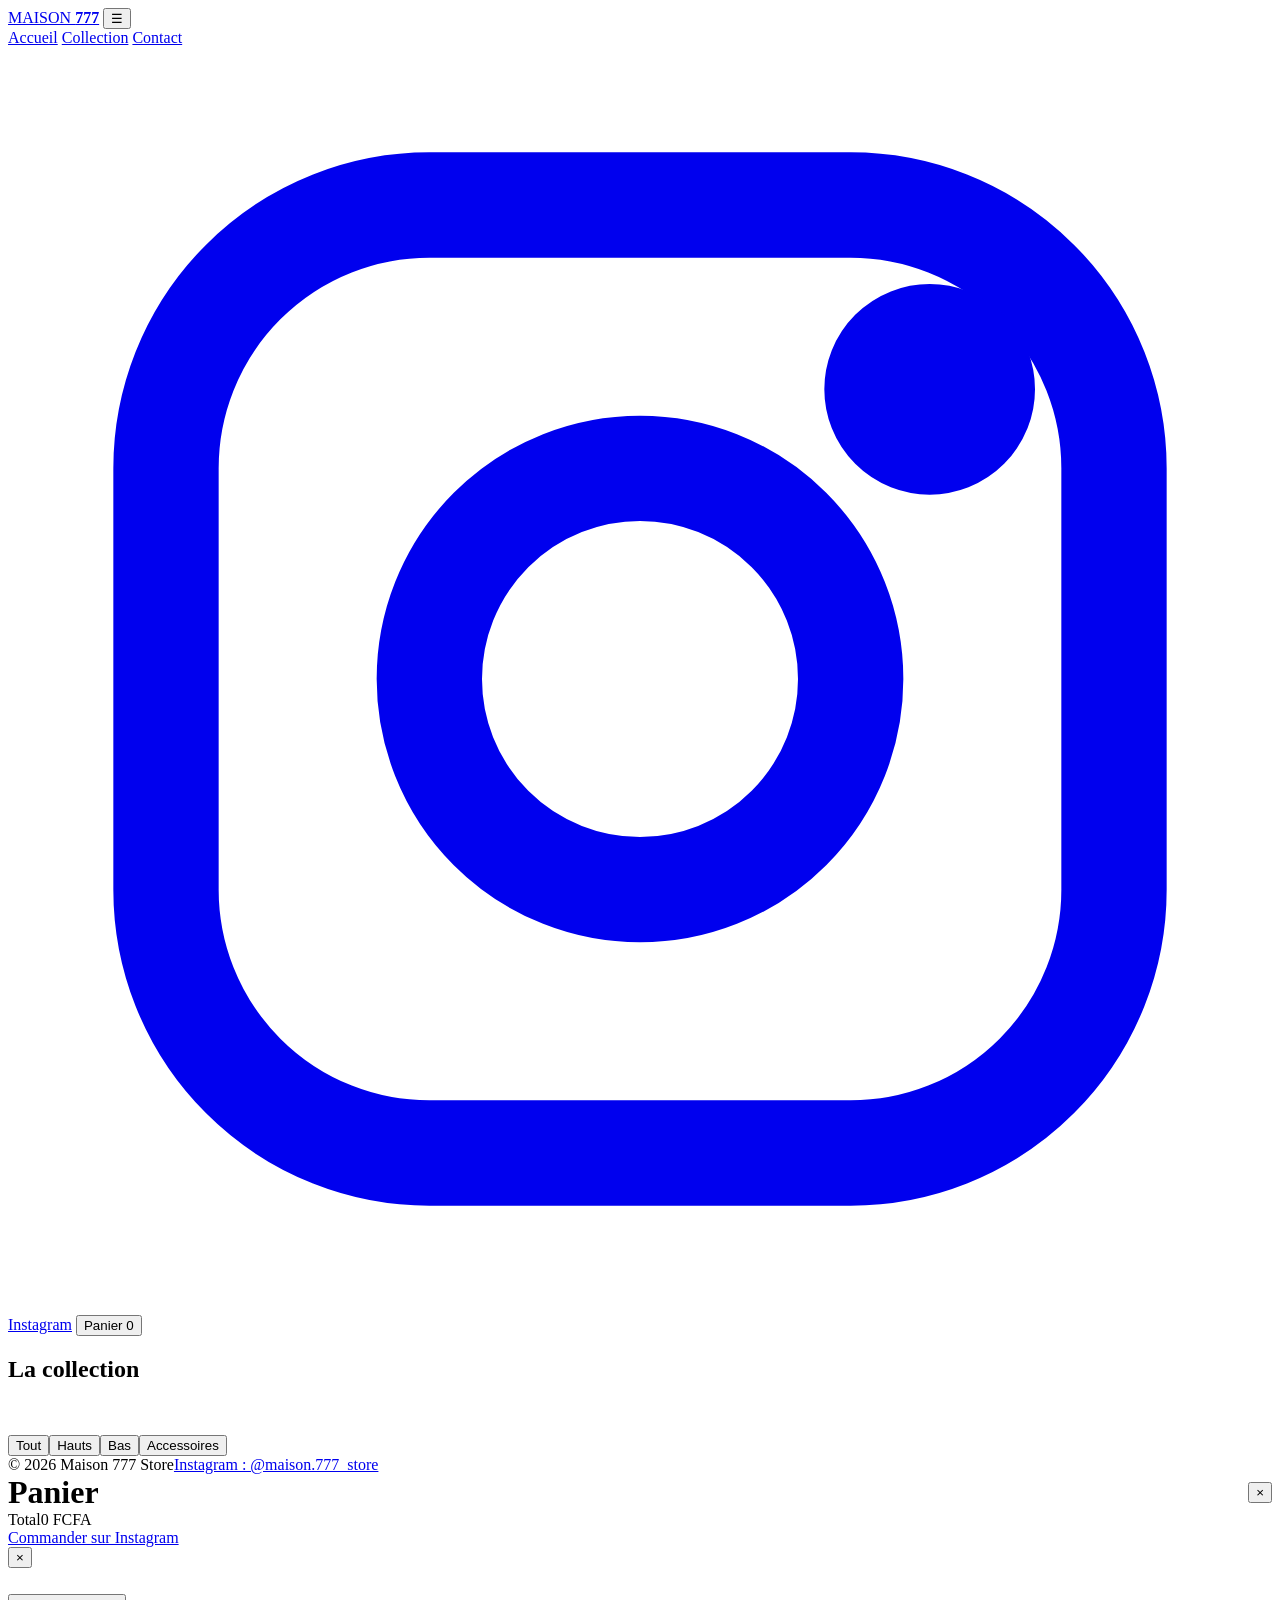
==== collection.html @ 18279da6 "Publish Maison 777 Store website" ====
<!DOCTYPE html>
<html lang="fr">
<head>
<meta charset="utf-8">
<meta name="viewport" content="width=device-width, initial-scale=1">
<title>Collection – Maison 777 Store</title>
<meta name="description" content="Toute la collection Maison 777 Store.">
<link rel="preconnect" href="https://fonts.googleapis.com">
<link href="https://fonts.googleapis.com/css2?family=Syne:wght@500;800&family=DM+Sans:wght@400;600&display=swap" rel="stylesheet">
<link rel="stylesheet" href="css/style.css">
</head>
<body data-page="collection">

<div id="glow"></div>

<header id="hd">
  <div class="w">
    <a class="logo" href="index.html">MAISON <b>777</b></a>
    <button id="bg" aria-label="Menu">☰</button>
    <nav id="nav" aria-label="Navigation principale">
      <a class="l" href="index.html">Accueil</a>
      <a class="l" href="collection.html">Collection</a>
      <a class="l" href="contact.html">Contact</a>
      <a class="ico" href="https://www.instagram.com/maison.777_store" target="_blank" rel="noopener"><svg viewBox="0 0 24 24" fill="none" stroke="currentColor" stroke-width="2"><rect x="3" y="3" width="18" height="18" rx="5"/><circle cx="12" cy="12" r="4"/><circle cx="17.5" cy="6.5" r="1" fill="currentColor"/></svg>Instagram</a>
      <button class="ico" id="pan" aria-label="Ouvrir le panier">Panier <span id="nb">0</span></button>
    </nav>
  </div>
</header>

<main>
<section class="page actif" id="collection">
  <div class="top"><div class="w"><h1>La collection</h1></div></div>
  <div class="sec w" style="padding-top:2rem">
    <div class="fil" role="group" aria-label="Filtrer par type">
      <button aria-pressed="true" data-f="tout">Tout</button><button aria-pressed="false" data-f="haut">Hauts</button><button aria-pressed="false" data-f="bas">Bas</button><button aria-pressed="false" data-f="acc">Accessoires</button>
    </div>
    <div class="gr" id="gr"></div>
  </div>
</section>
</main>

<footer><div class="w"><span>© 2026 Maison 777 Store</span><a href="https://www.instagram.com/maison.777_store" target="_blank" rel="noopener">Instagram : @maison.777_store</a></div></footer>

<div id="ombre"></div>
<aside id="tiroir" aria-label="Panier">
  <div style="display:flex;justify-content:space-between;align-items:center"><h2 style="margin:0;font-size:2rem">Panier</h2><button class="x" id="fp" aria-label="Fermer" style="position:static">×</button></div>
  <div id="liste"></div>
  <div class="tot"><span>Total</span><span id="tt">0 FCFA</span></div>
  <a class="btn" id="cmd" href="https://ig.me/m/maison.777_store" target="_blank" rel="noopener" style="text-align:center">Commander sur Instagram</a>
</aside>

<div id="mod" role="dialog" aria-modal="true" aria-label="Aperçu du produit"><div class="mb">
  <button class="x" id="fm2" aria-label="Fermer">×</button>
  <div class="vis" id="mv"></div>
  <div><h2 id="mn" style="font-size:2rem"></h2><p id="md"></p><p class="prix" id="mp" style="font-weight:600;margin-top:.5rem"></p>
  <div class="tl" id="tl"></div><button class="btn" id="ma">Ajouter au panier</button></div>
</div></div>
<div id="toast" role="status"></div>

<script src="js/produits.js"></script>
<script src="js/app.js"></script>
</body>
</html>
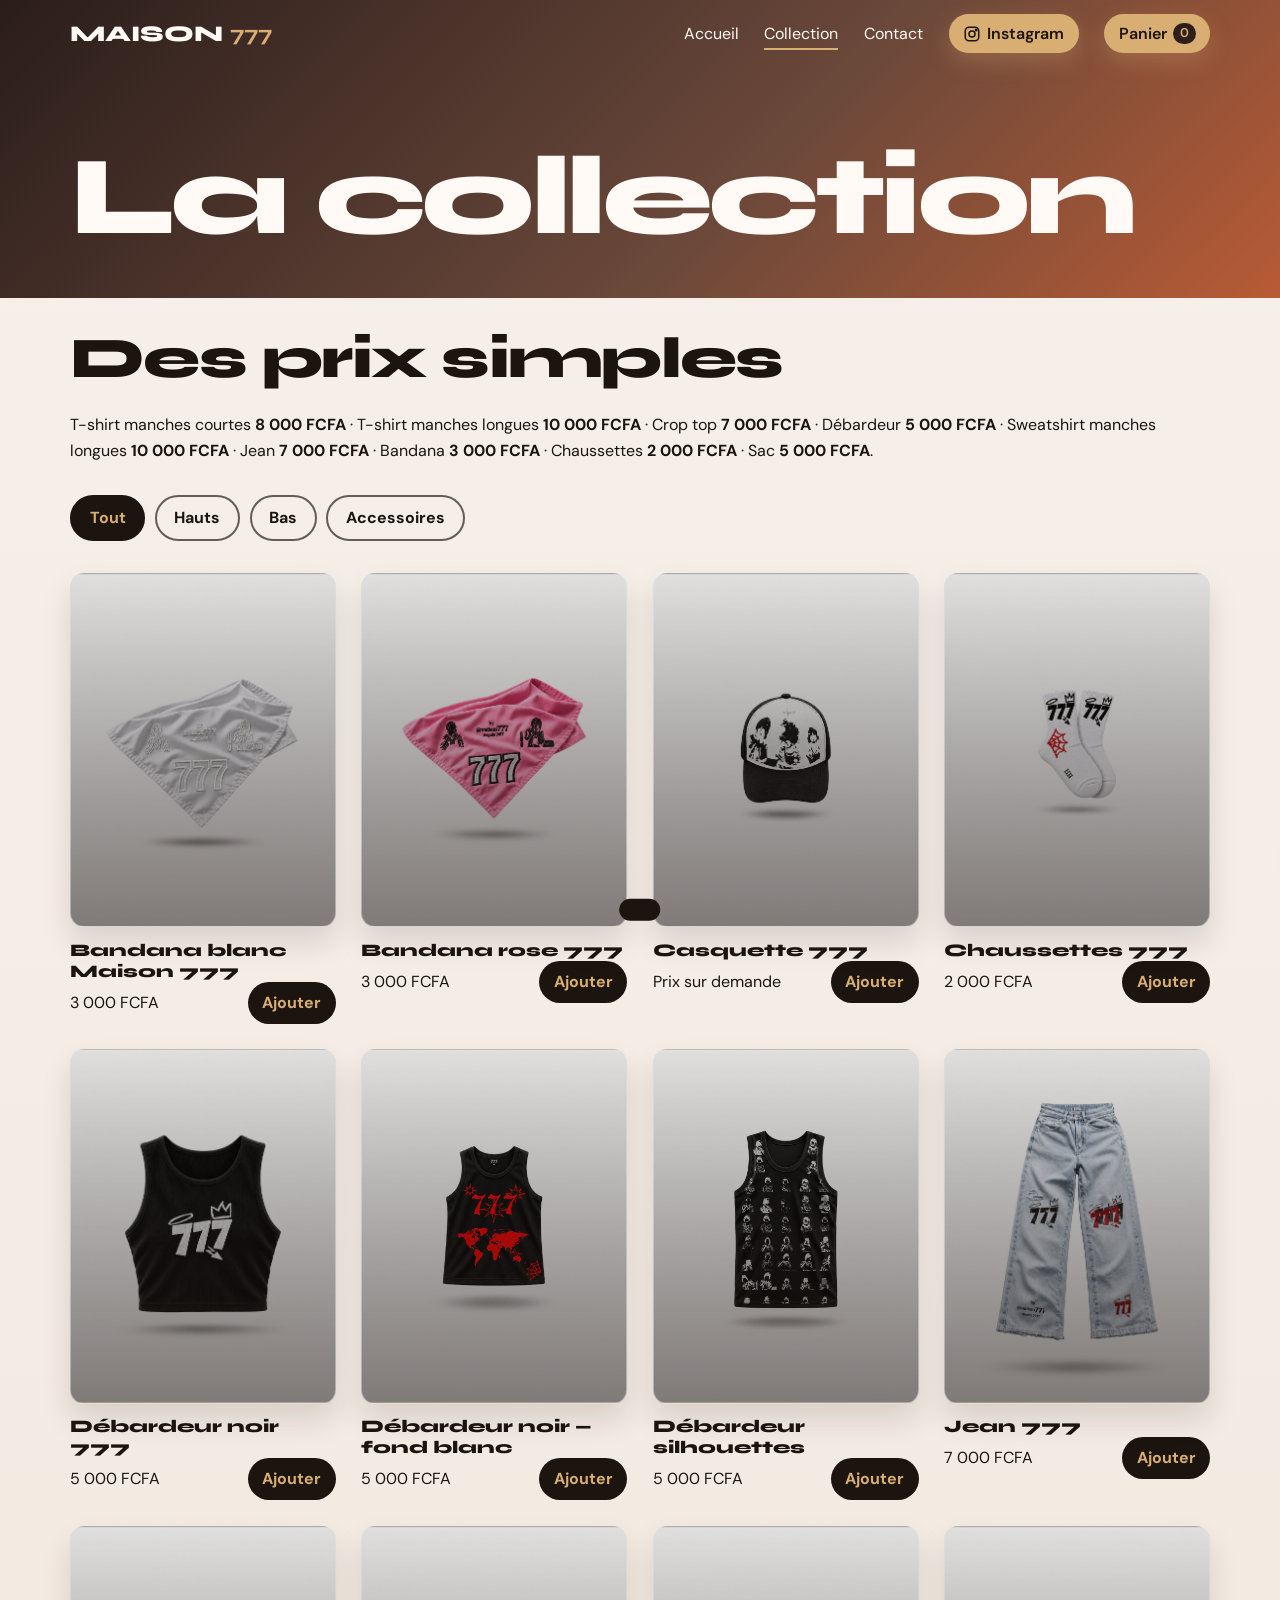
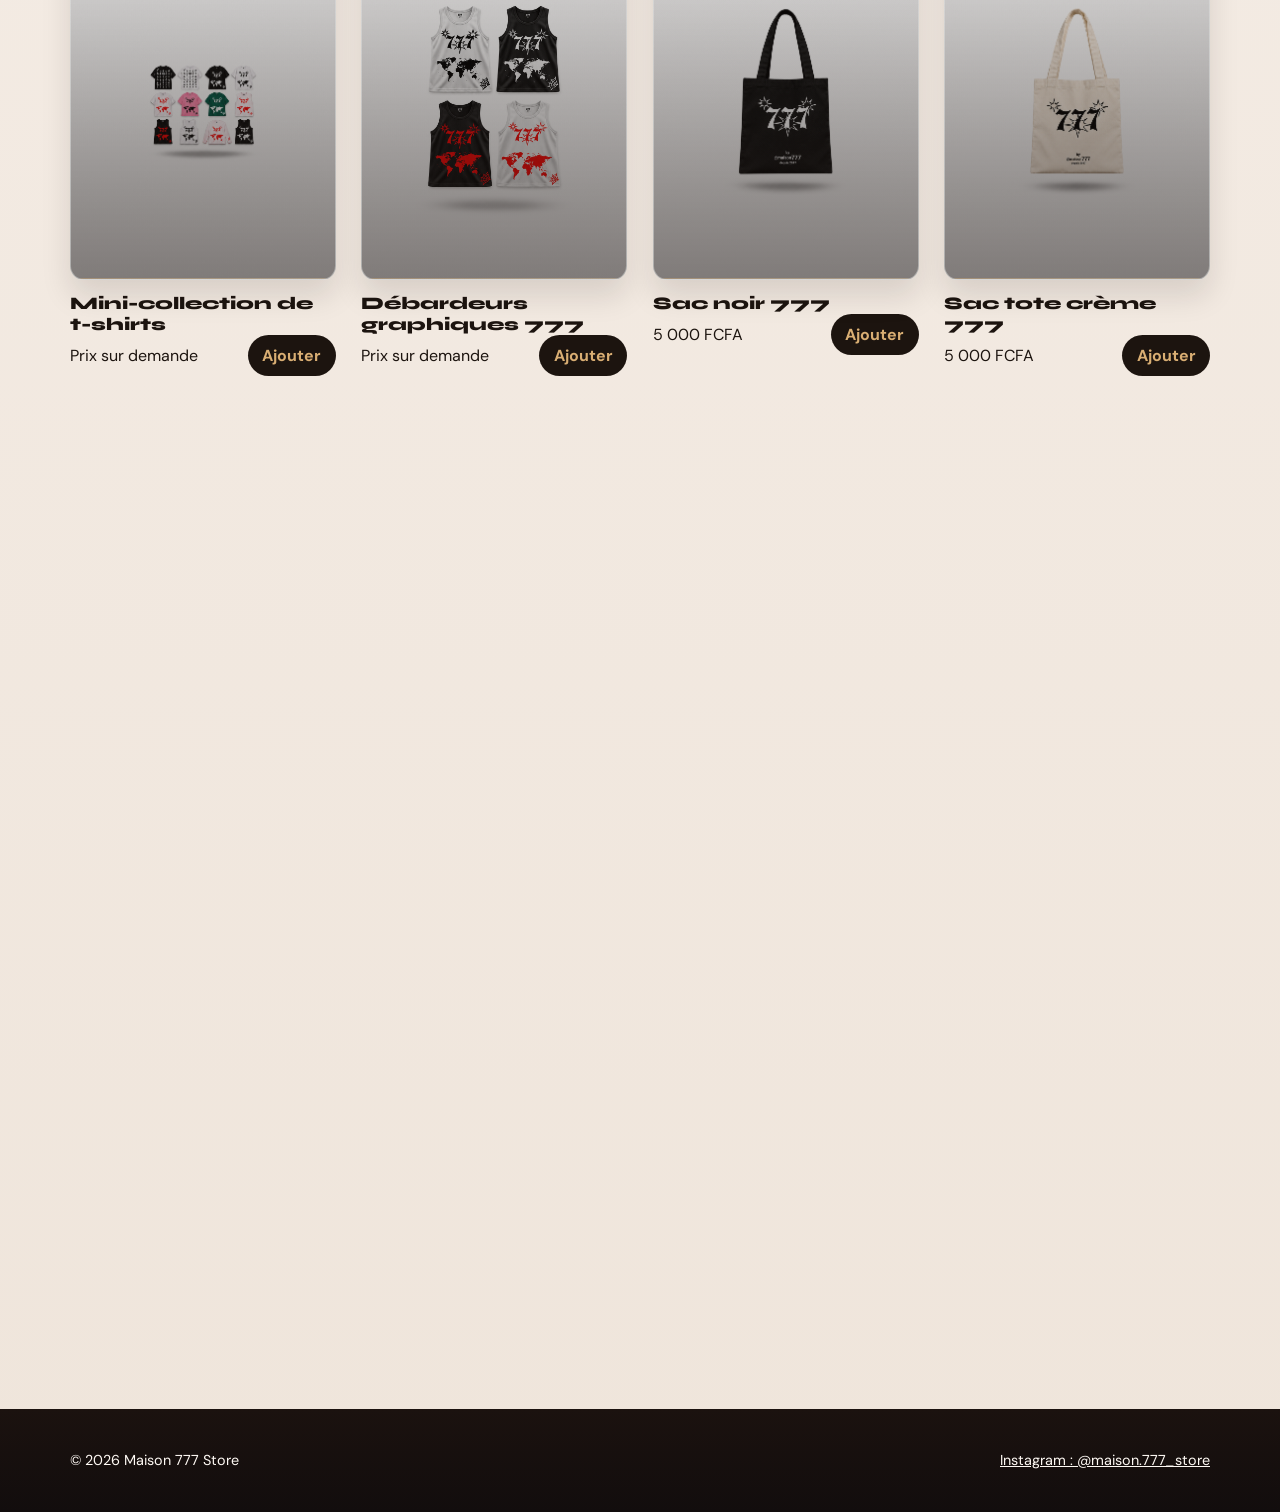
==== commit d1417a1d: "Show product price list" ====
--- a/collection.html
+++ b/collection.html
@@ -31,6 +31,10 @@
 <section class="page actif" id="collection">
   <div class="top"><div class="w"><h1>La collection</h1></div></div>
   <div class="sec w" style="padding-top:2rem">
+    <div class="price-list" aria-label="Tarifs de la collection">
+      <h2>Des prix simples</h2>
+      <p>T-shirt manches courtes <strong>8 000 FCFA</strong> · T-shirt manches longues <strong>10 000 FCFA</strong> · Crop top <strong>7 000 FCFA</strong> · Débardeur <strong>5 000 FCFA</strong> · Sweatshirt manches longues <strong>10 000 FCFA</strong> · Jean <strong>7 000 FCFA</strong> · Bandana <strong>3 000 FCFA</strong> · Chaussettes <strong>2 000 FCFA</strong> · Sac <strong>5 000 FCFA</strong>.</p>
+    </div>
     <div class="fil" role="group" aria-label="Filtrer par type">
       <button aria-pressed="true" data-f="tout">Tout</button><button aria-pressed="false" data-f="haut">Hauts</button><button aria-pressed="false" data-f="bas">Bas</button><button aria-pressed="false" data-f="acc">Accessoires</button>
     </div>
--- a/css/style.css
+++ b/css/style.css
@@ -0,0 +1,180 @@
+:root{--bg:#f6efe8;--sand:#edd9c4;--ivory:#fffaf5;--ink:#1c140f;--copper:#b85b35;--copper-strong:#8d4029;--olive:#546e52;--gold:#d9ae73;--terracotta:#d9835e;--shadow:rgba(28,20,15,.18);--vin:#2e1f1b;--or:#d9ae73;--lilas:#f8f1ea;--em:#405f4c;--encre:#1c140f;--d:'Syne','Arial Black',sans-serif;--t:'DM Sans',system-ui,sans-serif}
+*{box-sizing:border-box;margin:0}
+html{scroll-behavior:smooth}
+body{font:400 1rem/1.6 var(--t);background:linear-gradient(180deg,#f7f0ea 0%,#efe5db 100%);color:var(--ink);overflow-x:hidden}
+body.fige{overflow:hidden}
+a{color:inherit}button{font:inherit;cursor:pointer}
+:focus-visible{outline:3px solid var(--gold);outline-offset:3px}
+.w{max-width:1180px;margin:0 auto;padding:0 1.25rem}
+
+/* Préchargeur : machine à sous 777 */
+#pre{position:fixed;inset:0;background:linear-gradient(135deg,#2e1f1b,#593a30 60%,#b85b35);z-index:100;display:grid;place-items:center;transition:transform .9s cubic-bezier(.77,0,.18,1)}
+#pre.fin{transform:translateY(-100%)}
+.slots{display:flex;gap:.4rem;font:800 clamp(5rem,22vw,12rem)/1 var(--d);color:var(--gold);height:1em;overflow:hidden}
+.slots div{height:1em;overflow:hidden}
+.slots span{display:block;animation:roule 1.6s cubic-bezier(.2,.9,.25,1) forwards}
+.slots div:nth-child(2) span{animation-duration:2s}.slots div:nth-child(3) span{animation-duration:2.4s}
+.slots i{display:block;font-style:normal;height:1em;text-align:center}
+@keyframes roule{to{transform:translateY(-17em)}}
+
+/* Curseur */
+#glow{position:fixed;width:340px;height:340px;border-radius:50%;pointer-events:none;z-index:1;background:radial-gradient(circle,rgba(217,174,115,.28),transparent 65%);transform:translate(-50%,-50%);left:-400px;top:-400px}
+
+/* En-tête */
+header{position:fixed;inset:0 0 auto 0;z-index:20;transition:background .4s,transform .4s}
+header.sol{background:rgba(32,22,19,.94);backdrop-filter:blur(10px)}
+header.cache{transform:translateY(-100%)}
+header .w{display:flex;align-items:center;justify-content:space-between;padding-block:.9rem}
+.logo{font:800 1.4rem var(--d);text-decoration:none;color:var(--ivory)}
+.logo b{color:var(--gold)}
+nav{display:flex;gap:1.6rem;align-items:center;color:var(--ivory)}
+nav a.l{text-decoration:none;position:relative;padding:.2rem 0}
+nav a.l::after{content:"";position:absolute;left:0;bottom:0;height:2px;width:100%;background:var(--gold);transform:scaleX(0);transform-origin:left;transition:transform .35s}
+nav a.l:hover::after,nav a[aria-current]::after{transform:scaleX(1)}
+.ico{display:inline-flex;align-items:center;gap:.4rem;background:var(--gold);color:var(--ink);border:0;border-radius:99px;padding:.4rem .9rem;font-weight:600;text-decoration:none;box-shadow:0 8px 22px rgba(217,174,115,.28)}
+.ico svg{width:18px;height:18px}
+#pan span{background:var(--vin);color:var(--gold);border-radius:99px;min-width:1.4rem;text-align:center;font-size:.8rem;display:inline-block}
+#pan.bump{animation:bump .4s}
+@keyframes bump{50%{transform:scale(1.25)}}
+#bg{display:none;background:none;border:0;color:var(--ivory);font-size:1.6rem}
+
+/* Pages */
+.page{min-height:100vh}
+.page.actif{display:block;animation:pg .7s cubic-bezier(.2,.8,.2,1)}
+@keyframes pg{from{opacity:0;clip-path:inset(0 0 100% 0)}to{opacity:1;clip-path:inset(0)}}
+
+/* Hero */
+.hero{background:linear-gradient(120deg,rgba(31,21,17,.82),rgba(76,46,33,.5)),url("../images/gallery/cover-01.png") center/cover no-repeat;color:var(--ivory);min-height:100vh;display:flex;align-items:center;position:relative;overflow:hidden;box-shadow:inset 0 0 80px rgba(0,0,0,.2)}
+.hero::before{content:"";position:absolute;inset:0;background:radial-gradient(circle at right center,rgba(217,174,115,.24),transparent 30%)}
+.hero .w{position:relative;z-index:2}
+.hero h1{font:800 clamp(3.4rem,15vw,11.5rem)/.88 var(--d);letter-spacing:-.04em;position:relative;z-index:2}
+.hero h1 .m{display:block;overflow:hidden}
+.hero h1 .m span{display:inline-block;transform:translateY(105%);animation:monte .9s cubic-bezier(.2,.9,.2,1) forwards}
+.hero h1 .g{color:var(--gold)}
+@keyframes monte{to{transform:none}}
+.hero p{max-width:36ch;margin:1.6rem 0 2rem;font-size:1.15rem;position:relative;z-index:2;color:rgba(255,250,245,.86)}
+.cta{display:flex;gap:1rem;flex-wrap:wrap;position:relative;z-index:2}
+.btn{display:inline-block;background:var(--gold);color:var(--ink);padding:.85rem 1.7rem;border-radius:999px;font-weight:700;text-decoration:none;border:0;transition:transform .2s,background .2s,box-shadow .2s;box-shadow:0 10px 30px rgba(128,89,53,.18)}
+.btn:hover{background:#f5d7ad;transform:translateY(-2px)}
+.btn.v{background:rgba(255,255,255,.06);color:var(--ivory);border:1.5px solid rgba(217,174,115,.8)}
+.btn.v:hover{background:var(--gold);color:var(--ink)}
+.sceau{position:absolute;right:max(2vw,1rem);bottom:8vh;width:clamp(150px,24vw,300px);z-index:1;animation:tourne 22s linear infinite;opacity:.72;filter:drop-shadow(0 0 16px rgba(217,174,115,.35))}
+.sceau text{font:800 15px var(--d);fill:var(--gold);letter-spacing:5px}
+@keyframes tourne{to{transform:rotate(360deg)}}
+.f{position:absolute;border-radius:50%;filter:blur(2px);animation:flotte 9s ease-in-out infinite;opacity:.8}
+.f1{width:240px;height:240px;background:rgba(217,174,115,.32);right:17%;top:14%}
+.f2{width:100px;height:100px;background:rgba(255,255,255,.18);left:42%;top:20%;animation-delay:-3s}
+@keyframes flotte{50%{transform:translateY(-40px) scale(1.08)}}
+
+/* Bandeau défilant */
+.band{background:linear-gradient(90deg,var(--gold),#f1d2a1);color:var(--ink);overflow:hidden;white-space:nowrap;padding:.8rem 0;font:800 1.3rem var(--d)}
+.band div{display:inline-block;animation:def 24s linear infinite}
+.band:hover div{animation-play-state:paused}
+@keyframes def{to{transform:translateX(-50%)}}
+
+.sec{padding-block:5rem}
+h2{font:800 clamp(2rem,6vw,3.6rem)/1 var(--d);letter-spacing:-.03em;margin-bottom:1.5rem}
+.duo{display:grid;grid-template-columns:1fr 1fr;gap:3.5rem;align-items:center}
+.tissu{aspect-ratio:4/5;border-radius:18px;box-shadow:0 24px 60px rgba(26,19,15,.12);background:linear-gradient(180deg,rgba(84,110,82,.14),rgba(24,17,14,.05)),url("../images/gallery/cover-02.png") center/cover no-repeat;transition:transform .15s}
+.val{display:grid;grid-template-columns:repeat(3,1fr);gap:1.5rem;margin-top:3rem}
+.val div{padding:1.5rem;border-left:4px solid var(--gold);background:rgba(255,255,255,.78);transition:transform .3s;box-shadow:0 16px 30px rgba(28,20,15,.04)}
+.val div:hover{transform:translateY(-8px)}
+.val h3{font:800 1.2rem var(--d)}
+
+/* Révélation au défilement */
+.rv{opacity:0;transform:translateY(40px);transition:opacity .8s,transform .8s cubic-bezier(.2,.8,.2,1)}
+.rv.on{opacity:1;transform:none}
+
+/* Collection */
+.top{background:linear-gradient(135deg,#2a1d1a,#6a483a 58%,#b85b35);color:var(--ivory);padding:9rem 0 3rem}
+.top h1{font:800 clamp(2.6rem,10vw,7rem)/.95 var(--d);letter-spacing:-.04em}
+.fil{display:flex;gap:.6rem;flex-wrap:wrap;margin:2rem 0}
+.fil button{background:transparent;border:2px solid rgba(42,29,26,.7);color:var(--ink);padding:.5rem 1.1rem;border-radius:999px;font-weight:700;transition:.25s}
+.fil button[aria-pressed=true]{background:var(--ink);color:var(--gold);border-color:var(--ink)}
+.gr{display:grid;grid-template-columns:repeat(auto-fill,minmax(240px,1fr));gap:1.6rem}
+.pr{transition:opacity .35s,transform .35s;perspective:700px}
+.pr.out{opacity:0;transform:scale(.9)}
+.pr[hidden]{display:none}
+.car{transition:transform .15s;transform-style:preserve-3d}
+.vis{aspect-ratio:3/4;border-radius:14px;margin-bottom:.8rem;position:relative;overflow:hidden;cursor:pointer;background-size:cover;background-position:center;box-shadow:0 16px 30px rgba(28,20,15,.12);border:1px solid rgba(28,20,15,.06)}
+.vis::before{content:"";position:absolute;inset:0;background:linear-gradient(180deg,rgba(37,26,22,.06),rgba(37,26,22,.38));}
+.vis::after{content:"Aperçu";position:absolute;inset:auto 0 0 0;background:linear-gradient(135deg,var(--gold),#f3d7ab);text-align:center;padding:.5rem;font-weight:700;color:var(--ink);transform:translateY(100%);transition:transform .3s;z-index:2}
+.vis:hover::after{transform:none}
+.v0{background:repeating-linear-gradient(45deg,var(--em) 0 18px,var(--or) 18px 24px)}
+.v1{background:radial-gradient(circle,var(--or) 0 18%,transparent 19%) 0 0/46px 46px,var(--vin)}
+.v2{background:repeating-linear-gradient(0deg,var(--encre) 0 30px,var(--lilas) 30px 36px,var(--encre) 36px 66px)}
+.v3{background:conic-gradient(from 45deg,var(--em),var(--vin),var(--or),var(--em))}
+.v4{background:repeating-linear-gradient(90deg,var(--or) 0 28px,var(--vin) 28px 56px)}
+.v5{background:linear-gradient(135deg,var(--vin) 50%,var(--em) 50%)}
+.v6{background:repeating-radial-gradient(circle at 30% 30%,var(--or) 0 10px,var(--encre) 10px 22px)}
+.v7{background:linear-gradient(160deg,var(--em),var(--or))}
+.pr h3{font:800 1.1rem var(--d)}
+.inf{display:flex;justify-content:space-between;align-items:center}
+.add{background:var(--ink);color:var(--gold);border:0;border-radius:999px;padding:.5rem .9rem;font-weight:700;transition:.2s}
+.add:hover{background:var(--copper)}
+
+/* Instagram */
+.ig{background:linear-gradient(180deg,#3d4338,#2b2b2a);color:var(--ivory)}
+.igg{display:grid;grid-template-columns:repeat(3,1fr);gap:.6rem;margin:2rem 0}
+.igg a{aspect-ratio:1;border-radius:14px;position:relative;overflow:hidden;display:block;transition:transform .3s;background-size:cover;background-position:center;box-shadow:0 16px 30px rgba(0,0,0,.15)}
+.igg a:hover{transform:scale(.96) rotate(-1deg)}
+.igg a::after{content:"@maison.777_store";position:absolute;inset:0;display:grid;place-items:center;background:rgba(35,24,20,.68);color:var(--gold);font-weight:700;opacity:0;transition:opacity .3s}
+.igg a:hover::after{opacity:1}
+
+/* Lookbook */
+.lookbook{background:linear-gradient(180deg,#f6efe8,#eadbcd)}
+.media-filters{display:flex;gap:.6rem;flex-wrap:wrap;margin:1.6rem 0 2rem}
+.media-filters button{border:1px solid rgba(42,29,26,.35);background:rgba(255,255,255,.55);color:var(--ink);padding:.5rem 1.1rem;border-radius:999px;font-weight:700;transition:background .25s,color .25s,transform .25s}
+.media-filters button:hover{transform:translateY(-2px)}
+.media-filters button[aria-pressed=true]{background:var(--ink);border-color:var(--ink);color:var(--gold)}
+.media-grid{display:grid;grid-template-columns:repeat(auto-fill,minmax(min(100%,210px),1fr));gap:1rem}
+.media-card{min-width:0;overflow:hidden;border-radius:14px;background:var(--ivory);box-shadow:0 14px 30px rgba(28,20,15,.09);transition:transform .3s,box-shadow .3s}
+.media-card:hover{transform:translateY(-5px);box-shadow:0 20px 36px rgba(28,20,15,.16)}
+.media-card[hidden]{display:none}
+.media-card img,.media-card video{display:block;width:100%;aspect-ratio:4/5;object-fit:cover;background:#2e1f1b}
+.media-card figcaption{padding:.75rem .9rem;font:700 .95rem var(--d);min-height:3.3rem}
+
+/* Contact */
+.ct{display:grid;grid-template-columns:1fr 1fr;gap:3.5rem}
+label{display:block;font-weight:600;margin:1rem 0 .3rem}
+input,select,textarea{width:100%;padding:.75rem;border:2px solid rgba(41,24,18,.45);border-radius:12px;background:#fff;font:inherit;transition:box-shadow .25s}
+input:focus,select:focus,textarea:focus{outline:0;box-shadow:0 0 0 4px rgba(217,174,115,.4)}
+textarea{min-height:130px}
+.ct p{margin-bottom:.8rem}
+
+footer{background:linear-gradient(180deg,#1b120f,#120d0d);color:var(--ivory);padding:2.5rem 0;font-size:.9rem}
+footer .w{display:flex;justify-content:space-between;gap:1rem;flex-wrap:wrap}
+
+/* Panier */
+#ombre{position:fixed;inset:0;background:rgba(23,16,26,.6);z-index:40;opacity:0;pointer-events:none;transition:opacity .35s}
+#tiroir{position:fixed;top:0;right:0;height:100%;width:min(420px,100%);background:var(--lilas);z-index:41;transform:translateX(100%);transition:transform .45s cubic-bezier(.77,0,.18,1);display:flex;flex-direction:column;padding:1.5rem}
+body.ouvert #ombre{opacity:1;pointer-events:auto}
+body.ouvert #tiroir{transform:none}
+#liste{flex:1;overflow:auto;margin:1rem 0}
+.li{display:flex;gap:.8rem;align-items:center;padding:.7rem 0;border-bottom:1px solid #d4c8bf;animation:pg .4s}
+.li .mini{width:48px;height:60px;border-radius:8px;flex:none;background-size:cover;background-position:center}
+.li .q{display:flex;gap:.4rem;align-items:center;margin-left:auto}
+.li .q button{width:26px;height:26px;border-radius:50%;border:2px solid var(--ink);background:none}
+.tot{display:flex;justify-content:space-between;font:800 1.3rem var(--d);margin-bottom:1rem}
+
+/* Aperçu produit */
+#mod{position:fixed;inset:0;z-index:50;display:none;place-items:center;background:rgba(23,16,26,.7);padding:1rem}
+#mod.on{display:grid;animation:pg .4s}
+.mb{background:var(--lilas);border-radius:18px;max-width:760px;width:100%;display:grid;grid-template-columns:1fr 1fr;gap:1.5rem;padding:1.5rem;position:relative;box-shadow:0 28px 80px rgba(14,10,10,.28)}
+.mb .vis{margin:0;cursor:default;border-radius:12px}.mb .vis::after{display:none}
+.x{position:absolute;top:.5rem;right:.8rem;background:none;border:0;font-size:1.8rem}
+.tl{display:flex;gap:.5rem;margin:1rem 0}
+.tl button{width:44px;height:44px;border:2px solid var(--ink);background:none;border-radius:8px;font-weight:700}
+.tl button[aria-pressed=true]{background:var(--ink);color:var(--gold)}
+
+#toast{position:fixed;left:50%;bottom:1.5rem;transform:translate(-50%,200%);background:var(--ink);color:var(--gold);padding:.7rem 1.3rem;border-radius:999px;z-index:60;font-weight:600;transition:transform .4s cubic-bezier(.2,1.2,.3,1)}
+#toast.on{transform:translate(-50%,0)}
+
+@media(max-width:800px){
+ #bg{display:block}
+ nav{position:fixed;inset:0 0 auto 0;top:0;flex-direction:column;background:rgba(27,20,18,.97);padding:5rem 1.5rem 2rem;transform:translateY(-110%);transition:transform .45s;gap:1.2rem;z-index:-1}
+ nav.ouv{transform:none}
+ .duo,.ct,.val,.mb{grid-template-columns:1fr}
+ .sceau{opacity:.35}
+}
+@media(prefers-reduced-motion:reduce){*,*::before,*::after{animation-duration:.01ms!important;animation-iteration-count:1!important;transition-duration:.01ms!important}.rv{opacity:1;transform:none}#pre{display:none}}
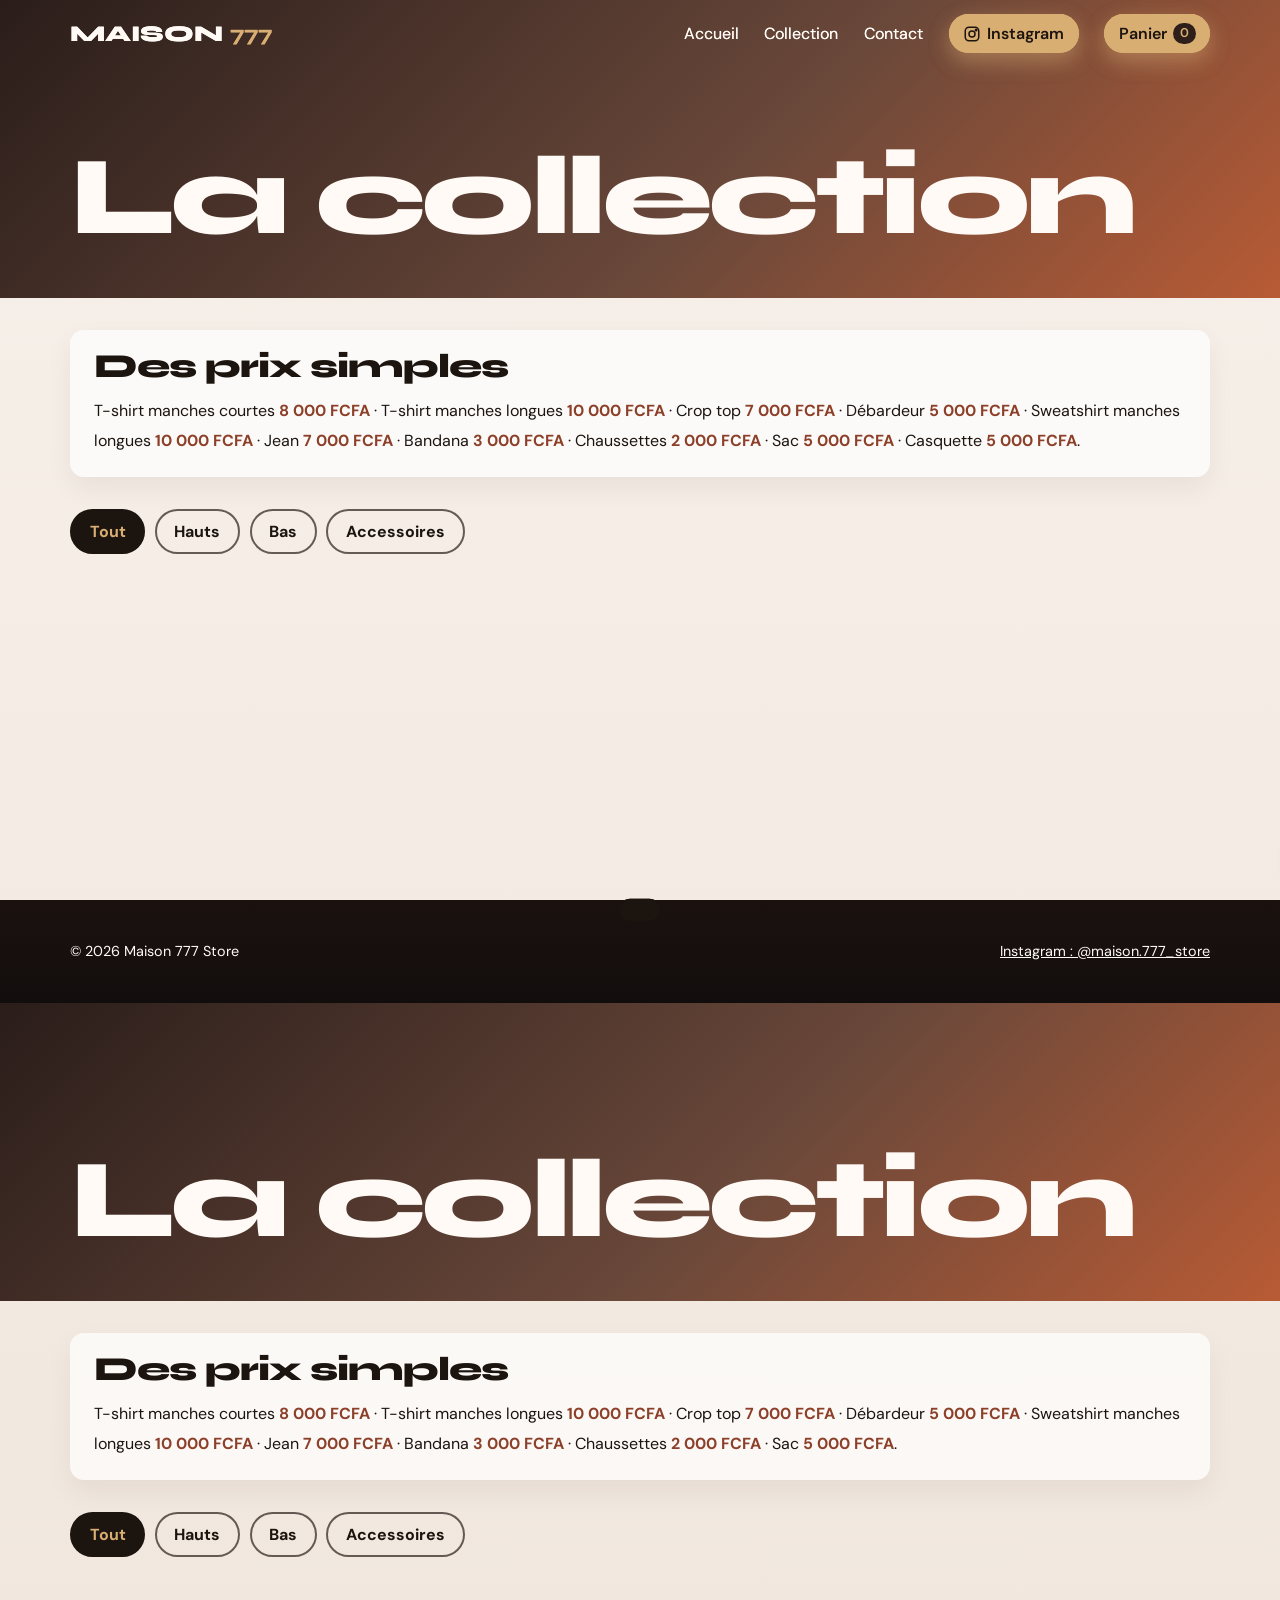
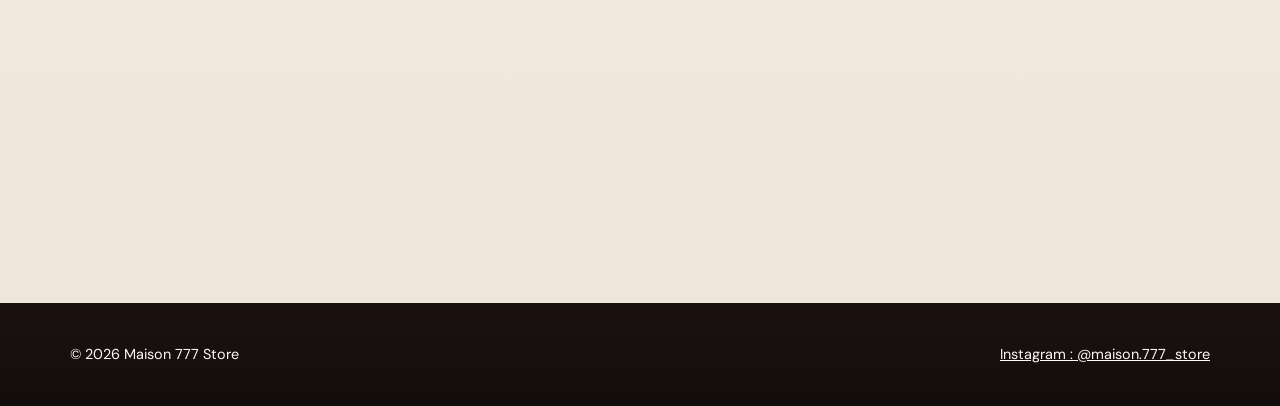
==== commit 367dc9c7: "Add cap to collection price list Display the cap price in the collection summary.  Co-authored-by:" ====
--- a/collection.html
+++ b/collection.html
@@ -1,3 +1,70 @@
+<!DOCTYPE html>
+<html lang="fr">
+<head>
+<meta charset="utf-8">
+<meta name="viewport" content="width=device-width, initial-scale=1">
+<title>Collection – Maison 777 Store</title>
+<meta name="description" content="Toute la collection Maison 777 Store.">
+<link rel="preconnect" href="https://fonts.googleapis.com">
+<link href="https://fonts.googleapis.com/css2?family=Syne:wght@500;800&family=DM+Sans:wght@400;600&display=swap" rel="stylesheet">
+<link rel="stylesheet" href="css/style.css">
+</head>
+<body data-page="collection">
+
+<div id="glow"></div>
+
+<header id="hd">
+  <div class="w">
+    <a class="logo" href="index.html">MAISON <b>777</b></a>
+    <button id="bg" aria-label="Menu">☰</button>
+    <nav id="nav" aria-label="Navigation principale">
+      <a class="l" href="index.html">Accueil</a>
+      <a class="l" href="collection.html">Collection</a>
+      <a class="l" href="contact.html">Contact</a>
+      <a class="ico" href="https://www.instagram.com/maison.777_store" target="_blank" rel="noopener"><svg viewBox="0 0 24 24" fill="none" stroke="currentColor" stroke-width="2"><rect x="3" y="3" width="18" height="18" rx="5"/><circle cx="12" cy="12" r="4"/><circle cx="17.5" cy="6.5" r="1" fill="currentColor"/></svg>Instagram</a>
+      <button class="ico" id="pan" aria-label="Ouvrir le panier">Panier <span id="nb">0</span></button>
+    </nav>
+  </div>
+</header>
+
+<main>
+<section class="page actif" id="collection">
+  <div class="top"><div class="w"><h1>La collection</h1></div></div>
+  <div class="sec w" style="padding-top:2rem">
+    <div class="price-list" aria-label="Tarifs de la collection">
+      <h2>Des prix simples</h2>
+      <p>T-shirt manches courtes <strong>8 000 FCFA</strong> · T-shirt manches longues <strong>10 000 FCFA</strong> · Crop top <strong>7 000 FCFA</strong> · Débardeur <strong>5 000 FCFA</strong> · Sweatshirt manches longues <strong>10 000 FCFA</strong> · Jean <strong>7 000 FCFA</strong> · Bandana <strong>3 000 FCFA</strong> · Chaussettes <strong>2 000 FCFA</strong> · Sac <strong>5 000 FCFA</strong> · Casquette <strong>5 000 FCFA</strong>.</p>
+    </div>
+    <div class="fil" role="group" aria-label="Filtrer par type">
+      <button aria-pressed="true" data-f="tout">Tout</button><button aria-pressed="false" data-f="haut">Hauts</button><button aria-pressed="false" data-f="bas">Bas</button><button aria-pressed="false" data-f="acc">Accessoires</button>
+    </div>
+    <div class="gr" id="gr"></div>
+  </div>
+</section>
+</main>
+
+<footer><div class="w"><span>© 2026 Maison 777 Store</span><a href="https://www.instagram.com/maison.777_store" target="_blank" rel="noopener">Instagram : @maison.777_store</a></div></footer>
+
+<div id="ombre"></div>
+<aside id="tiroir" aria-label="Panier">
+  <div style="display:flex;justify-content:space-between;align-items:center"><h2 style="margin:0;font-size:2rem">Panier</h2><button class="x" id="fp" aria-label="Fermer" style="position:static">×</button></div>
+  <div id="liste"></div>
+  <div class="tot"><span>Total</span><span id="tt">0 FCFA</span></div>
+  <a class="btn" id="cmd" href="https://ig.me/m/maison.777_store" target="_blank" rel="noopener" style="text-align:center">Commander sur Instagram</a>
+</aside>
+
+<div id="mod" role="dialog" aria-modal="true" aria-label="Aperçu du produit"><div class="mb">
+  <button class="x" id="fm2" aria-label="Fermer">×</button>
+  <div class="vis" id="mv"></div>
+  <div><h2 id="mn" style="font-size:2rem"></h2><p id="md"></p><p class="prix" id="mp" style="font-weight:600;margin-top:.5rem"></p>
+  <div class="tl" id="tl"></div><button class="btn" id="ma">Ajouter au panier</button></div>
+</div></div>
+<div id="toast" role="status"></div>
+
+<script src="js/produits.js"></script>
+<script src="js/app.js"></script>
+</body>
+</html>
 <!DOCTYPE html>
 <html lang="fr">
 <head>
--- a/css/style.css
+++ b/css/style.css
@@ -1,3 +1,187 @@
+:root{--bg:#f6efe8;--sand:#edd9c4;--ivory:#fffaf5;--ink:#1c140f;--copper:#b85b35;--copper-strong:#8d4029;--olive:#546e52;--gold:#d9ae73;--terracotta:#d9835e;--shadow:rgba(28,20,15,.18);--vin:#2e1f1b;--or:#d9ae73;--lilas:#f8f1ea;--em:#405f4c;--encre:#1c140f;--d:'Syne','Arial Black',sans-serif;--t:'DM Sans',system-ui,sans-serif}
+*{box-sizing:border-box;margin:0}
+html{scroll-behavior:smooth}
+body{font:400 1rem/1.6 var(--t);background:linear-gradient(180deg,#f7f0ea 0%,#efe5db 100%);color:var(--ink);overflow-x:hidden}
+body.fige{overflow:hidden}
+a{color:inherit}button{font:inherit;cursor:pointer}
+:focus-visible{outline:3px solid var(--gold);outline-offset:3px}
+.w{max-width:1180px;margin:0 auto;padding:0 1.25rem}
+
+/* Préchargeur : machine à sous 777 */
+#pre{position:fixed;inset:0;background:linear-gradient(135deg,#2e1f1b,#593a30 60%,#b85b35);z-index:100;display:grid;place-items:center;transition:transform .9s cubic-bezier(.77,0,.18,1)}
+#pre.fin{transform:translateY(-100%)}
+.slots{display:flex;gap:.4rem;font:800 clamp(5rem,22vw,12rem)/1 var(--d);color:var(--gold);height:1em;overflow:hidden}
+.slots div{height:1em;overflow:hidden}
+.slots span{display:block;animation:roule 1.6s cubic-bezier(.2,.9,.25,1) forwards}
+.slots div:nth-child(2) span{animation-duration:2s}.slots div:nth-child(3) span{animation-duration:2.4s}
+.slots i{display:block;font-style:normal;height:1em;text-align:center}
+@keyframes roule{to{transform:translateY(-17em)}}
+
+/* Curseur */
+#glow{position:fixed;width:340px;height:340px;border-radius:50%;pointer-events:none;z-index:1;background:radial-gradient(circle,rgba(217,174,115,.28),transparent 65%);transform:translate(-50%,-50%);left:-400px;top:-400px}
+
+/* En-tête */
+header{position:fixed;inset:0 0 auto 0;z-index:20;transition:background .4s,transform .4s}
+header.sol{background:rgba(32,22,19,.94);backdrop-filter:blur(10px)}
+header.cache{transform:translateY(-100%)}
+header .w{display:flex;align-items:center;justify-content:space-between;padding-block:.9rem}
+.logo{font:800 1.4rem var(--d);text-decoration:none;color:var(--ivory)}
+.logo b{color:var(--gold)}
+nav{display:flex;gap:1.6rem;align-items:center;color:var(--ivory)}
+nav a.l{text-decoration:none;position:relative;padding:.2rem 0}
+nav a.l::after{content:"";position:absolute;left:0;bottom:0;height:2px;width:100%;background:var(--gold);transform:scaleX(0);transform-origin:left;transition:transform .35s}
+nav a.l:hover::after,nav a[aria-current]::after{transform:scaleX(1)}
+.ico{display:inline-flex;align-items:center;gap:.4rem;background:var(--gold);color:var(--ink);border:0;border-radius:99px;padding:.4rem .9rem;font-weight:600;text-decoration:none;box-shadow:0 8px 22px rgba(217,174,115,.28)}
+.ico svg{width:18px;height:18px}
+#pan span{background:var(--vin);color:var(--gold);border-radius:99px;min-width:1.4rem;text-align:center;font-size:.8rem;display:inline-block}
+#pan.bump{animation:bump .4s}
+@keyframes bump{50%{transform:scale(1.25)}}
+#bg{display:none;background:none;border:0;color:var(--ivory);font-size:1.6rem}
+
+/* Pages */
+.page{min-height:100vh}
+.page.actif{display:block;animation:pg .7s cubic-bezier(.2,.8,.2,1)}
+@keyframes pg{from{opacity:0;clip-path:inset(0 0 100% 0)}to{opacity:1;clip-path:inset(0)}}
+
+/* Hero */
+.hero{background:linear-gradient(120deg,rgba(31,21,17,.82),rgba(76,46,33,.5)),url("../images/gallery/cover-01.png") center/cover no-repeat;color:var(--ivory);min-height:100vh;display:flex;align-items:center;position:relative;overflow:hidden;box-shadow:inset 0 0 80px rgba(0,0,0,.2)}
+.hero::before{content:"";position:absolute;inset:0;background:radial-gradient(circle at right center,rgba(217,174,115,.24),transparent 30%)}
+.hero .w{position:relative;z-index:2}
+.hero h1{font:800 clamp(3.4rem,15vw,11.5rem)/.88 var(--d);letter-spacing:-.04em;position:relative;z-index:2}
+.hero h1 .m{display:block;overflow:hidden}
+.hero h1 .m span{display:inline-block;transform:translateY(105%);animation:monte .9s cubic-bezier(.2,.9,.2,1) forwards}
+.hero h1 .g{color:var(--gold)}
+@keyframes monte{to{transform:none}}
+.hero p{max-width:36ch;margin:1.6rem 0 2rem;font-size:1.15rem;position:relative;z-index:2;color:rgba(255,250,245,.86)}
+.cta{display:flex;gap:1rem;flex-wrap:wrap;position:relative;z-index:2}
+.btn{display:inline-block;background:var(--gold);color:var(--ink);padding:.85rem 1.7rem;border-radius:999px;font-weight:700;text-decoration:none;border:0;transition:transform .2s,background .2s,box-shadow .2s;box-shadow:0 10px 30px rgba(128,89,53,.18)}
+.btn:hover{background:#f5d7ad;transform:translateY(-2px)}
+.btn.v{background:rgba(255,255,255,.06);color:var(--ivory);border:1.5px solid rgba(217,174,115,.8)}
+.btn.v:hover{background:var(--gold);color:var(--ink)}
+.sceau{position:absolute;right:max(2vw,1rem);bottom:8vh;width:clamp(150px,24vw,300px);z-index:1;animation:tourne 22s linear infinite;opacity:.72;filter:drop-shadow(0 0 16px rgba(217,174,115,.35))}
+.sceau text{font:800 15px var(--d);fill:var(--gold);letter-spacing:5px}
+@keyframes tourne{to{transform:rotate(360deg)}}
+.f{position:absolute;border-radius:50%;filter:blur(2px);animation:flotte 9s ease-in-out infinite;opacity:.8}
+.f1{width:240px;height:240px;background:rgba(217,174,115,.32);right:17%;top:14%}
+.f2{width:100px;height:100px;background:rgba(255,255,255,.18);left:42%;top:20%;animation-delay:-3s}
+@keyframes flotte{50%{transform:translateY(-40px) scale(1.08)}}
+
+/* Bandeau défilant */
+.band{background:linear-gradient(90deg,var(--gold),#f1d2a1);color:var(--ink);overflow:hidden;white-space:nowrap;padding:.8rem 0;font:800 1.3rem var(--d)}
+.band div{display:inline-block;animation:def 24s linear infinite}
+.band:hover div{animation-play-state:paused}
+@keyframes def{to{transform:translateX(-50%)}}
+
+.sec{padding-block:5rem}
+h2{font:800 clamp(2rem,6vw,3.6rem)/1 var(--d);letter-spacing:-.03em;margin-bottom:1.5rem}
+.duo{display:grid;grid-template-columns:1fr 1fr;gap:3.5rem;align-items:center}
+.tissu{aspect-ratio:4/5;border-radius:18px;box-shadow:0 24px 60px rgba(26,19,15,.12);background:linear-gradient(180deg,rgba(84,110,82,.14),rgba(24,17,14,.05)),url("../images/gallery/cover-02.png") center/cover no-repeat;transition:transform .15s}
+.val{display:grid;grid-template-columns:repeat(3,1fr);gap:1.5rem;margin-top:3rem}
+.val div{padding:1.5rem;border-left:4px solid var(--gold);background:rgba(255,255,255,.78);transition:transform .3s;box-shadow:0 16px 30px rgba(28,20,15,.04)}
+.val div:hover{transform:translateY(-8px)}
+.val h3{font:800 1.2rem var(--d)}
+
+/* Révélation au défilement */
+.rv{opacity:0;transform:translateY(40px);transition:opacity .8s,transform .8s cubic-bezier(.2,.8,.2,1)}
+.rv.on{opacity:1;transform:none}
+
+/* Collection */
+.top{background:linear-gradient(135deg,#2a1d1a,#6a483a 58%,#b85b35);color:var(--ivory);padding:9rem 0 3rem}
+.top h1{font:800 clamp(2.6rem,10vw,7rem)/.95 var(--d);letter-spacing:-.04em}
+.fil{display:flex;gap:.6rem;flex-wrap:wrap;margin:2rem 0}
+.price-list{padding:1.25rem 1.5rem;margin-bottom:1.5rem;border-radius:14px;background:rgba(255,255,255,.72);box-shadow:0 12px 28px rgba(28,20,15,.06)}
+.price-list h2{font-size:clamp(1.5rem,4vw,2.1rem);margin-bottom:.75rem}
+.price-list p{line-height:1.9}
+.price-list strong{white-space:nowrap;color:var(--copper-strong)}
+.fil button{background:transparent;border:2px solid rgba(42,29,26,.7);color:var(--ink);padding:.5rem 1.1rem;border-radius:999px;font-weight:700;transition:.25s}
+.fil button[aria-pressed=true]{background:var(--ink);color:var(--gold);border-color:var(--ink)}
+.gr{display:grid;grid-template-columns:repeat(auto-fill,minmax(240px,1fr));gap:1.6rem}
+.pr{transition:opacity .35s,transform .35s;perspective:700px}
+.pr.out{opacity:0;transform:scale(.9)}
+.pr[hidden]{display:none}
+.car{transition:transform .15s;transform-style:preserve-3d}
+.vis{aspect-ratio:3/4;border-radius:14px;margin-bottom:.8rem;position:relative;overflow:hidden;cursor:pointer;background-size:cover;background-position:center;box-shadow:0 16px 30px rgba(28,20,15,.12);border:1px solid rgba(28,20,15,.06)}
+.vis::before{content:"";position:absolute;inset:0;background:linear-gradient(180deg,rgba(37,26,22,.06),rgba(37,26,22,.38));}
+.vis::after{content:"Aperçu";position:absolute;inset:auto 0 0 0;background:linear-gradient(135deg,var(--gold),#f3d7ab);text-align:center;padding:.5rem;font-weight:700;color:var(--ink);transform:translateY(100%);transition:transform .3s;z-index:2}
+.vis:hover::after{transform:none}
+.v0{background:repeating-linear-gradient(45deg,var(--em) 0 18px,var(--or) 18px 24px)}
+.v1{background:radial-gradient(circle,var(--or) 0 18%,transparent 19%) 0 0/46px 46px,var(--vin)}
+.v2{background:repeating-linear-gradient(0deg,var(--encre) 0 30px,var(--lilas) 30px 36px,var(--encre) 36px 66px)}
+.v3{background:conic-gradient(from 45deg,var(--em),var(--vin),var(--or),var(--em))}
+.v4{background:repeating-linear-gradient(90deg,var(--or) 0 28px,var(--vin) 28px 56px)}
+.v5{background:linear-gradient(135deg,var(--vin) 50%,var(--em) 50%)}
+.v6{background:repeating-radial-gradient(circle at 30% 30%,var(--or) 0 10px,var(--encre) 10px 22px)}
+.v7{background:linear-gradient(160deg,var(--em),var(--or))}
+.pr h3{font:800 1.1rem var(--d)}
+.inf{display:flex;justify-content:space-between;align-items:center}
+.add{background:var(--ink);color:var(--gold);border:0;border-radius:999px;padding:.5rem .9rem;font-weight:700;transition:.2s}
+.add:hover{background:var(--copper)}
+
+/* Instagram */
+.ig{background:linear-gradient(180deg,#3d4338,#2b2b2a);color:var(--ivory)}
+.igg{display:grid;grid-template-columns:repeat(3,1fr);gap:.6rem;margin:2rem 0}
+.igg a{aspect-ratio:1;border-radius:14px;position:relative;overflow:hidden;display:block;transition:transform .3s;background-size:cover;background-position:center;box-shadow:0 16px 30px rgba(0,0,0,.15)}
+.igg a:hover{transform:scale(.96) rotate(-1deg)}
+.igg a::after{content:"@maison.777_store";position:absolute;inset:0;display:grid;place-items:center;background:rgba(35,24,20,.68);color:var(--gold);font-weight:700;opacity:0;transition:opacity .3s}
+.igg a:hover::after{opacity:1}
+
+/* Lookbook */
+.lookbook{background:linear-gradient(180deg,#f6efe8,#eadbcd)}
+.media-filters{display:flex;gap:.6rem;flex-wrap:wrap;margin:1.6rem 0 2rem}
+.media-filters button{border:1px solid rgba(42,29,26,.35);background:rgba(255,255,255,.55);color:var(--ink);padding:.5rem 1.1rem;border-radius:999px;font-weight:700;transition:background .25s,color .25s,transform .25s}
+.media-filters button:hover{transform:translateY(-2px)}
+.media-filters button[aria-pressed=true]{background:var(--ink);border-color:var(--ink);color:var(--gold)}
+.media-grid{display:grid;grid-template-columns:repeat(auto-fill,minmax(min(100%,210px),1fr));gap:1rem}
+.media-card{min-width:0;overflow:hidden;border-radius:14px;background:var(--ivory);box-shadow:0 14px 30px rgba(28,20,15,.09);transition:transform .3s,box-shadow .3s}
+.media-card:hover{transform:translateY(-5px);box-shadow:0 20px 36px rgba(28,20,15,.16)}
+.media-card[hidden]{display:none}
+.media-card img,.media-card video{display:block;width:100%;aspect-ratio:4/5;object-fit:cover;background:#2e1f1b}
+.media-card figcaption{padding:.75rem .9rem;font:700 .95rem var(--d);min-height:3.3rem}
+
+/* Contact */
+.ct{display:grid;grid-template-columns:1fr 1fr;gap:3.5rem}
+label{display:block;font-weight:600;margin:1rem 0 .3rem}
+input,select,textarea{width:100%;padding:.75rem;border:2px solid rgba(41,24,18,.45);border-radius:12px;background:#fff;font:inherit;transition:box-shadow .25s}
+input:focus,select:focus,textarea:focus{outline:0;box-shadow:0 0 0 4px rgba(217,174,115,.4)}
+textarea{min-height:130px}
+.ct p{margin-bottom:.8rem}
+
+footer{background:linear-gradient(180deg,#1b120f,#120d0d);color:var(--ivory);padding:2.5rem 0;font-size:.9rem}
+footer .w{display:flex;justify-content:space-between;gap:1rem;flex-wrap:wrap}
+
+/* Panier */
+#ombre{position:fixed;inset:0;background:rgba(23,16,26,.6);z-index:40;opacity:0;pointer-events:none;transition:opacity .35s}
+#tiroir{position:fixed;top:0;right:0;height:100%;width:min(420px,100%);background:var(--lilas);z-index:41;transform:translateX(100%);transition:transform .45s cubic-bezier(.77,0,.18,1);display:flex;flex-direction:column;padding:1.5rem}
+body.ouvert #ombre{opacity:1;pointer-events:auto}
+body.ouvert #tiroir{transform:none}
+#liste{flex:1;overflow:auto;margin:1rem 0}
+.li{display:flex;gap:.8rem;align-items:center;padding:.7rem 0;border-bottom:1px solid #d4c8bf;animation:pg .4s}
+.li .mini{width:48px;height:60px;border-radius:8px;flex:none;background-size:cover;background-position:center}
+.li .q{display:flex;gap:.4rem;align-items:center;margin-left:auto}
+.li .q button{width:26px;height:26px;border-radius:50%;border:2px solid var(--ink);background:none}
+.tot{display:flex;justify-content:space-between;font:800 1.3rem var(--d);margin-bottom:1rem}
+
+/* Aperçu produit */
+#mod{position:fixed;inset:0;z-index:50;display:none;place-items:center;background:rgba(23,16,26,.7);padding:1rem}
+#mod.on{display:grid;animation:pg .4s}
+.mb{background:var(--lilas);border-radius:18px;max-width:760px;width:100%;display:grid;grid-template-columns:1fr 1fr;gap:1.5rem;padding:1.5rem;position:relative;box-shadow:0 28px 80px rgba(14,10,10,.28)}
+.mb .vis{margin:0;cursor:default;border-radius:12px}.mb .vis::after{display:none}
+.x{position:absolute;top:.5rem;right:.8rem;background:none;border:0;font-size:1.8rem}
+.tl{display:flex;gap:.5rem;margin:1rem 0}
+.tl button{width:44px;height:44px;border:2px solid var(--ink);background:none;border-radius:8px;font-weight:700}
+.tl button[aria-pressed=true]{background:var(--ink);color:var(--gold)}
+
+#toast{position:fixed;left:50%;bottom:1.5rem;transform:translate(-50%,200%);background:var(--ink);color:var(--gold);padding:.7rem 1.3rem;border-radius:999px;z-index:60;font-weight:600;transition:transform .4s cubic-bezier(.2,1.2,.3,1)}
+#toast.on{transform:translate(-50%,0)}
+
+@media(max-width:800px){
+ #bg{display:block}
+ nav{position:fixed;inset:0 0 auto 0;top:0;flex-direction:column;background:rgba(27,20,18,.97);padding:5rem 1.5rem 2rem;transform:translateY(-110%);transition:transform .45s;gap:1.2rem;z-index:-1}
+ nav.ouv{transform:none}
+ .duo,.ct,.val,.mb{grid-template-columns:1fr}
+ .sceau{opacity:.35}
+}
+@media(prefers-reduced-motion:reduce){*,*::before,*::after{animation-duration:.01ms!important;animation-iteration-count:1!important;transition-duration:.01ms!important}.rv{opacity:1;transform:none}#pre{display:none}}
 :root{--bg:#f6efe8;--sand:#edd9c4;--ivory:#fffaf5;--ink:#1c140f;--copper:#b85b35;--copper-strong:#8d4029;--olive:#546e52;--gold:#d9ae73;--terracotta:#d9835e;--shadow:rgba(28,20,15,.18);--vin:#2e1f1b;--or:#d9ae73;--lilas:#f8f1ea;--em:#405f4c;--encre:#1c140f;--d:'Syne','Arial Black',sans-serif;--t:'DM Sans',system-ui,sans-serif}
 *{box-sizing:border-box;margin:0}
 html{scroll-behavior:smooth}
--- a/css/style.css
+++ b/css/style.css
@@ -1,3 +1,187 @@
+:root{--bg:#f6efe8;--sand:#edd9c4;--ivory:#fffaf5;--ink:#1c140f;--copper:#b85b35;--copper-strong:#8d4029;--olive:#546e52;--gold:#d9ae73;--terracotta:#d9835e;--shadow:rgba(28,20,15,.18);--vin:#2e1f1b;--or:#d9ae73;--lilas:#f8f1ea;--em:#405f4c;--encre:#1c140f;--d:'Syne','Arial Black',sans-serif;--t:'DM Sans',system-ui,sans-serif}
+*{box-sizing:border-box;margin:0}
+html{scroll-behavior:smooth}
+body{font:400 1rem/1.6 var(--t);background:linear-gradient(180deg,#f7f0ea 0%,#efe5db 100%);color:var(--ink);overflow-x:hidden}
+body.fige{overflow:hidden}
+a{color:inherit}button{font:inherit;cursor:pointer}
+:focus-visible{outline:3px solid var(--gold);outline-offset:3px}
+.w{max-width:1180px;margin:0 auto;padding:0 1.25rem}
+
+/* Préchargeur : machine à sous 777 */
+#pre{position:fixed;inset:0;background:linear-gradient(135deg,#2e1f1b,#593a30 60%,#b85b35);z-index:100;display:grid;place-items:center;transition:transform .9s cubic-bezier(.77,0,.18,1)}
+#pre.fin{transform:translateY(-100%)}
+.slots{display:flex;gap:.4rem;font:800 clamp(5rem,22vw,12rem)/1 var(--d);color:var(--gold);height:1em;overflow:hidden}
+.slots div{height:1em;overflow:hidden}
+.slots span{display:block;animation:roule 1.6s cubic-bezier(.2,.9,.25,1) forwards}
+.slots div:nth-child(2) span{animation-duration:2s}.slots div:nth-child(3) span{animation-duration:2.4s}
+.slots i{display:block;font-style:normal;height:1em;text-align:center}
+@keyframes roule{to{transform:translateY(-17em)}}
+
+/* Curseur */
+#glow{position:fixed;width:340px;height:340px;border-radius:50%;pointer-events:none;z-index:1;background:radial-gradient(circle,rgba(217,174,115,.28),transparent 65%);transform:translate(-50%,-50%);left:-400px;top:-400px}
+
+/* En-tête */
+header{position:fixed;inset:0 0 auto 0;z-index:20;transition:background .4s,transform .4s}
+header.sol{background:rgba(32,22,19,.94);backdrop-filter:blur(10px)}
+header.cache{transform:translateY(-100%)}
+header .w{display:flex;align-items:center;justify-content:space-between;padding-block:.9rem}
+.logo{font:800 1.4rem var(--d);text-decoration:none;color:var(--ivory)}
+.logo b{color:var(--gold)}
+nav{display:flex;gap:1.6rem;align-items:center;color:var(--ivory)}
+nav a.l{text-decoration:none;position:relative;padding:.2rem 0}
+nav a.l::after{content:"";position:absolute;left:0;bottom:0;height:2px;width:100%;background:var(--gold);transform:scaleX(0);transform-origin:left;transition:transform .35s}
+nav a.l:hover::after,nav a[aria-current]::after{transform:scaleX(1)}
+.ico{display:inline-flex;align-items:center;gap:.4rem;background:var(--gold);color:var(--ink);border:0;border-radius:99px;padding:.4rem .9rem;font-weight:600;text-decoration:none;box-shadow:0 8px 22px rgba(217,174,115,.28)}
+.ico svg{width:18px;height:18px}
+#pan span{background:var(--vin);color:var(--gold);border-radius:99px;min-width:1.4rem;text-align:center;font-size:.8rem;display:inline-block}
+#pan.bump{animation:bump .4s}
+@keyframes bump{50%{transform:scale(1.25)}}
+#bg{display:none;background:none;border:0;color:var(--ivory);font-size:1.6rem}
+
+/* Pages */
+.page{min-height:100vh}
+.page.actif{display:block;animation:pg .7s cubic-bezier(.2,.8,.2,1)}
+@keyframes pg{from{opacity:0;clip-path:inset(0 0 100% 0)}to{opacity:1;clip-path:inset(0)}}
+
+/* Hero */
+.hero{background:linear-gradient(120deg,rgba(31,21,17,.82),rgba(76,46,33,.5)),url("../images/gallery/cover-01.png") center/cover no-repeat;color:var(--ivory);min-height:100vh;display:flex;align-items:center;position:relative;overflow:hidden;box-shadow:inset 0 0 80px rgba(0,0,0,.2)}
+.hero::before{content:"";position:absolute;inset:0;background:radial-gradient(circle at right center,rgba(217,174,115,.24),transparent 30%)}
+.hero .w{position:relative;z-index:2}
+.hero h1{font:800 clamp(3.4rem,15vw,11.5rem)/.88 var(--d);letter-spacing:-.04em;position:relative;z-index:2}
+.hero h1 .m{display:block;overflow:hidden}
+.hero h1 .m span{display:inline-block;transform:translateY(105%);animation:monte .9s cubic-bezier(.2,.9,.2,1) forwards}
+.hero h1 .g{color:var(--gold)}
+@keyframes monte{to{transform:none}}
+.hero p{max-width:36ch;margin:1.6rem 0 2rem;font-size:1.15rem;position:relative;z-index:2;color:rgba(255,250,245,.86)}
+.cta{display:flex;gap:1rem;flex-wrap:wrap;position:relative;z-index:2}
+.btn{display:inline-block;background:var(--gold);color:var(--ink);padding:.85rem 1.7rem;border-radius:999px;font-weight:700;text-decoration:none;border:0;transition:transform .2s,background .2s,box-shadow .2s;box-shadow:0 10px 30px rgba(128,89,53,.18)}
+.btn:hover{background:#f5d7ad;transform:translateY(-2px)}
+.btn.v{background:rgba(255,255,255,.06);color:var(--ivory);border:1.5px solid rgba(217,174,115,.8)}
+.btn.v:hover{background:var(--gold);color:var(--ink)}
+.sceau{position:absolute;right:max(2vw,1rem);bottom:8vh;width:clamp(150px,24vw,300px);z-index:1;animation:tourne 22s linear infinite;opacity:.72;filter:drop-shadow(0 0 16px rgba(217,174,115,.35))}
+.sceau text{font:800 15px var(--d);fill:var(--gold);letter-spacing:5px}
+@keyframes tourne{to{transform:rotate(360deg)}}
+.f{position:absolute;border-radius:50%;filter:blur(2px);animation:flotte 9s ease-in-out infinite;opacity:.8}
+.f1{width:240px;height:240px;background:rgba(217,174,115,.32);right:17%;top:14%}
+.f2{width:100px;height:100px;background:rgba(255,255,255,.18);left:42%;top:20%;animation-delay:-3s}
+@keyframes flotte{50%{transform:translateY(-40px) scale(1.08)}}
+
+/* Bandeau défilant */
+.band{background:linear-gradient(90deg,var(--gold),#f1d2a1);color:var(--ink);overflow:hidden;white-space:nowrap;padding:.8rem 0;font:800 1.3rem var(--d)}
+.band div{display:inline-block;animation:def 24s linear infinite}
+.band:hover div{animation-play-state:paused}
+@keyframes def{to{transform:translateX(-50%)}}
+
+.sec{padding-block:5rem}
+h2{font:800 clamp(2rem,6vw,3.6rem)/1 var(--d);letter-spacing:-.03em;margin-bottom:1.5rem}
+.duo{display:grid;grid-template-columns:1fr 1fr;gap:3.5rem;align-items:center}
+.tissu{aspect-ratio:4/5;border-radius:18px;box-shadow:0 24px 60px rgba(26,19,15,.12);background:linear-gradient(180deg,rgba(84,110,82,.14),rgba(24,17,14,.05)),url("../images/gallery/cover-02.png") center/cover no-repeat;transition:transform .15s}
+.val{display:grid;grid-template-columns:repeat(3,1fr);gap:1.5rem;margin-top:3rem}
+.val div{padding:1.5rem;border-left:4px solid var(--gold);background:rgba(255,255,255,.78);transition:transform .3s;box-shadow:0 16px 30px rgba(28,20,15,.04)}
+.val div:hover{transform:translateY(-8px)}
+.val h3{font:800 1.2rem var(--d)}
+
+/* Révélation au défilement */
+.rv{opacity:0;transform:translateY(40px);transition:opacity .8s,transform .8s cubic-bezier(.2,.8,.2,1)}
+.rv.on{opacity:1;transform:none}
+
+/* Collection */
+.top{background:linear-gradient(135deg,#2a1d1a,#6a483a 58%,#b85b35);color:var(--ivory);padding:9rem 0 3rem}
+.top h1{font:800 clamp(2.6rem,10vw,7rem)/.95 var(--d);letter-spacing:-.04em}
+.fil{display:flex;gap:.6rem;flex-wrap:wrap;margin:2rem 0}
+.price-list{padding:1.25rem 1.5rem;margin-bottom:1.5rem;border-radius:14px;background:rgba(255,255,255,.72);box-shadow:0 12px 28px rgba(28,20,15,.06)}
+.price-list h2{font-size:clamp(1.5rem,4vw,2.1rem);margin-bottom:.75rem}
+.price-list p{line-height:1.9}
+.price-list strong{white-space:nowrap;color:var(--copper-strong)}
+.fil button{background:transparent;border:2px solid rgba(42,29,26,.7);color:var(--ink);padding:.5rem 1.1rem;border-radius:999px;font-weight:700;transition:.25s}
+.fil button[aria-pressed=true]{background:var(--ink);color:var(--gold);border-color:var(--ink)}
+.gr{display:grid;grid-template-columns:repeat(auto-fill,minmax(240px,1fr));gap:1.6rem}
+.pr{transition:opacity .35s,transform .35s;perspective:700px}
+.pr.out{opacity:0;transform:scale(.9)}
+.pr[hidden]{display:none}
+.car{transition:transform .15s;transform-style:preserve-3d}
+.vis{aspect-ratio:3/4;border-radius:14px;margin-bottom:.8rem;position:relative;overflow:hidden;cursor:pointer;background-size:cover;background-position:center;box-shadow:0 16px 30px rgba(28,20,15,.12);border:1px solid rgba(28,20,15,.06)}
+.vis::before{content:"";position:absolute;inset:0;background:linear-gradient(180deg,rgba(37,26,22,.06),rgba(37,26,22,.38));}
+.vis::after{content:"Aperçu";position:absolute;inset:auto 0 0 0;background:linear-gradient(135deg,var(--gold),#f3d7ab);text-align:center;padding:.5rem;font-weight:700;color:var(--ink);transform:translateY(100%);transition:transform .3s;z-index:2}
+.vis:hover::after{transform:none}
+.v0{background:repeating-linear-gradient(45deg,var(--em) 0 18px,var(--or) 18px 24px)}
+.v1{background:radial-gradient(circle,var(--or) 0 18%,transparent 19%) 0 0/46px 46px,var(--vin)}
+.v2{background:repeating-linear-gradient(0deg,var(--encre) 0 30px,var(--lilas) 30px 36px,var(--encre) 36px 66px)}
+.v3{background:conic-gradient(from 45deg,var(--em),var(--vin),var(--or),var(--em))}
+.v4{background:repeating-linear-gradient(90deg,var(--or) 0 28px,var(--vin) 28px 56px)}
+.v5{background:linear-gradient(135deg,var(--vin) 50%,var(--em) 50%)}
+.v6{background:repeating-radial-gradient(circle at 30% 30%,var(--or) 0 10px,var(--encre) 10px 22px)}
+.v7{background:linear-gradient(160deg,var(--em),var(--or))}
+.pr h3{font:800 1.1rem var(--d)}
+.inf{display:flex;justify-content:space-between;align-items:center}
+.add{background:var(--ink);color:var(--gold);border:0;border-radius:999px;padding:.5rem .9rem;font-weight:700;transition:.2s}
+.add:hover{background:var(--copper)}
+
+/* Instagram */
+.ig{background:linear-gradient(180deg,#3d4338,#2b2b2a);color:var(--ivory)}
+.igg{display:grid;grid-template-columns:repeat(3,1fr);gap:.6rem;margin:2rem 0}
+.igg a{aspect-ratio:1;border-radius:14px;position:relative;overflow:hidden;display:block;transition:transform .3s;background-size:cover;background-position:center;box-shadow:0 16px 30px rgba(0,0,0,.15)}
+.igg a:hover{transform:scale(.96) rotate(-1deg)}
+.igg a::after{content:"@maison.777_store";position:absolute;inset:0;display:grid;place-items:center;background:rgba(35,24,20,.68);color:var(--gold);font-weight:700;opacity:0;transition:opacity .3s}
+.igg a:hover::after{opacity:1}
+
+/* Lookbook */
+.lookbook{background:linear-gradient(180deg,#f6efe8,#eadbcd)}
+.media-filters{display:flex;gap:.6rem;flex-wrap:wrap;margin:1.6rem 0 2rem}
+.media-filters button{border:1px solid rgba(42,29,26,.35);background:rgba(255,255,255,.55);color:var(--ink);padding:.5rem 1.1rem;border-radius:999px;font-weight:700;transition:background .25s,color .25s,transform .25s}
+.media-filters button:hover{transform:translateY(-2px)}
+.media-filters button[aria-pressed=true]{background:var(--ink);border-color:var(--ink);color:var(--gold)}
+.media-grid{display:grid;grid-template-columns:repeat(auto-fill,minmax(min(100%,210px),1fr));gap:1rem}
+.media-card{min-width:0;overflow:hidden;border-radius:14px;background:var(--ivory);box-shadow:0 14px 30px rgba(28,20,15,.09);transition:transform .3s,box-shadow .3s}
+.media-card:hover{transform:translateY(-5px);box-shadow:0 20px 36px rgba(28,20,15,.16)}
+.media-card[hidden]{display:none}
+.media-card img,.media-card video{display:block;width:100%;aspect-ratio:4/5;object-fit:cover;background:#2e1f1b}
+.media-card figcaption{padding:.75rem .9rem;font:700 .95rem var(--d);min-height:3.3rem}
+
+/* Contact */
+.ct{display:grid;grid-template-columns:1fr 1fr;gap:3.5rem}
+label{display:block;font-weight:600;margin:1rem 0 .3rem}
+input,select,textarea{width:100%;padding:.75rem;border:2px solid rgba(41,24,18,.45);border-radius:12px;background:#fff;font:inherit;transition:box-shadow .25s}
+input:focus,select:focus,textarea:focus{outline:0;box-shadow:0 0 0 4px rgba(217,174,115,.4)}
+textarea{min-height:130px}
+.ct p{margin-bottom:.8rem}
+
+footer{background:linear-gradient(180deg,#1b120f,#120d0d);color:var(--ivory);padding:2.5rem 0;font-size:.9rem}
+footer .w{display:flex;justify-content:space-between;gap:1rem;flex-wrap:wrap}
+
+/* Panier */
+#ombre{position:fixed;inset:0;background:rgba(23,16,26,.6);z-index:40;opacity:0;pointer-events:none;transition:opacity .35s}
+#tiroir{position:fixed;top:0;right:0;height:100%;width:min(420px,100%);background:var(--lilas);z-index:41;transform:translateX(100%);transition:transform .45s cubic-bezier(.77,0,.18,1);display:flex;flex-direction:column;padding:1.5rem}
+body.ouvert #ombre{opacity:1;pointer-events:auto}
+body.ouvert #tiroir{transform:none}
+#liste{flex:1;overflow:auto;margin:1rem 0}
+.li{display:flex;gap:.8rem;align-items:center;padding:.7rem 0;border-bottom:1px solid #d4c8bf;animation:pg .4s}
+.li .mini{width:48px;height:60px;border-radius:8px;flex:none;background-size:cover;background-position:center}
+.li .q{display:flex;gap:.4rem;align-items:center;margin-left:auto}
+.li .q button{width:26px;height:26px;border-radius:50%;border:2px solid var(--ink);background:none}
+.tot{display:flex;justify-content:space-between;font:800 1.3rem var(--d);margin-bottom:1rem}
+
+/* Aperçu produit */
+#mod{position:fixed;inset:0;z-index:50;display:none;place-items:center;background:rgba(23,16,26,.7);padding:1rem}
+#mod.on{display:grid;animation:pg .4s}
+.mb{background:var(--lilas);border-radius:18px;max-width:760px;width:100%;display:grid;grid-template-columns:1fr 1fr;gap:1.5rem;padding:1.5rem;position:relative;box-shadow:0 28px 80px rgba(14,10,10,.28)}
+.mb .vis{margin:0;cursor:default;border-radius:12px}.mb .vis::after{display:none}
+.x{position:absolute;top:.5rem;right:.8rem;background:none;border:0;font-size:1.8rem}
+.tl{display:flex;gap:.5rem;margin:1rem 0}
+.tl button{width:44px;height:44px;border:2px solid var(--ink);background:none;border-radius:8px;font-weight:700}
+.tl button[aria-pressed=true]{background:var(--ink);color:var(--gold)}
+
+#toast{position:fixed;left:50%;bottom:1.5rem;transform:translate(-50%,200%);background:var(--ink);color:var(--gold);padding:.7rem 1.3rem;border-radius:999px;z-index:60;font-weight:600;transition:transform .4s cubic-bezier(.2,1.2,.3,1)}
+#toast.on{transform:translate(-50%,0)}
+
+@media(max-width:800px){
+ #bg{display:block}
+ nav{position:fixed;inset:0 0 auto 0;top:0;flex-direction:column;background:rgba(27,20,18,.97);padding:5rem 1.5rem 2rem;transform:translateY(-110%);transition:transform .45s;gap:1.2rem;z-index:-1}
+ nav.ouv{transform:none}
+ .duo,.ct,.val,.mb{grid-template-columns:1fr}
+ .sceau{opacity:.35}
+}
+@media(prefers-reduced-motion:reduce){*,*::before,*::after{animation-duration:.01ms!important;animation-iteration-count:1!important;transition-duration:.01ms!important}.rv{opacity:1;transform:none}#pre{display:none}}
 :root{--bg:#f6efe8;--sand:#edd9c4;--ivory:#fffaf5;--ink:#1c140f;--copper:#b85b35;--copper-strong:#8d4029;--olive:#546e52;--gold:#d9ae73;--terracotta:#d9835e;--shadow:rgba(28,20,15,.18);--vin:#2e1f1b;--or:#d9ae73;--lilas:#f8f1ea;--em:#405f4c;--encre:#1c140f;--d:'Syne','Arial Black',sans-serif;--t:'DM Sans',system-ui,sans-serif}
 *{box-sizing:border-box;margin:0}
 html{scroll-behavior:smooth}
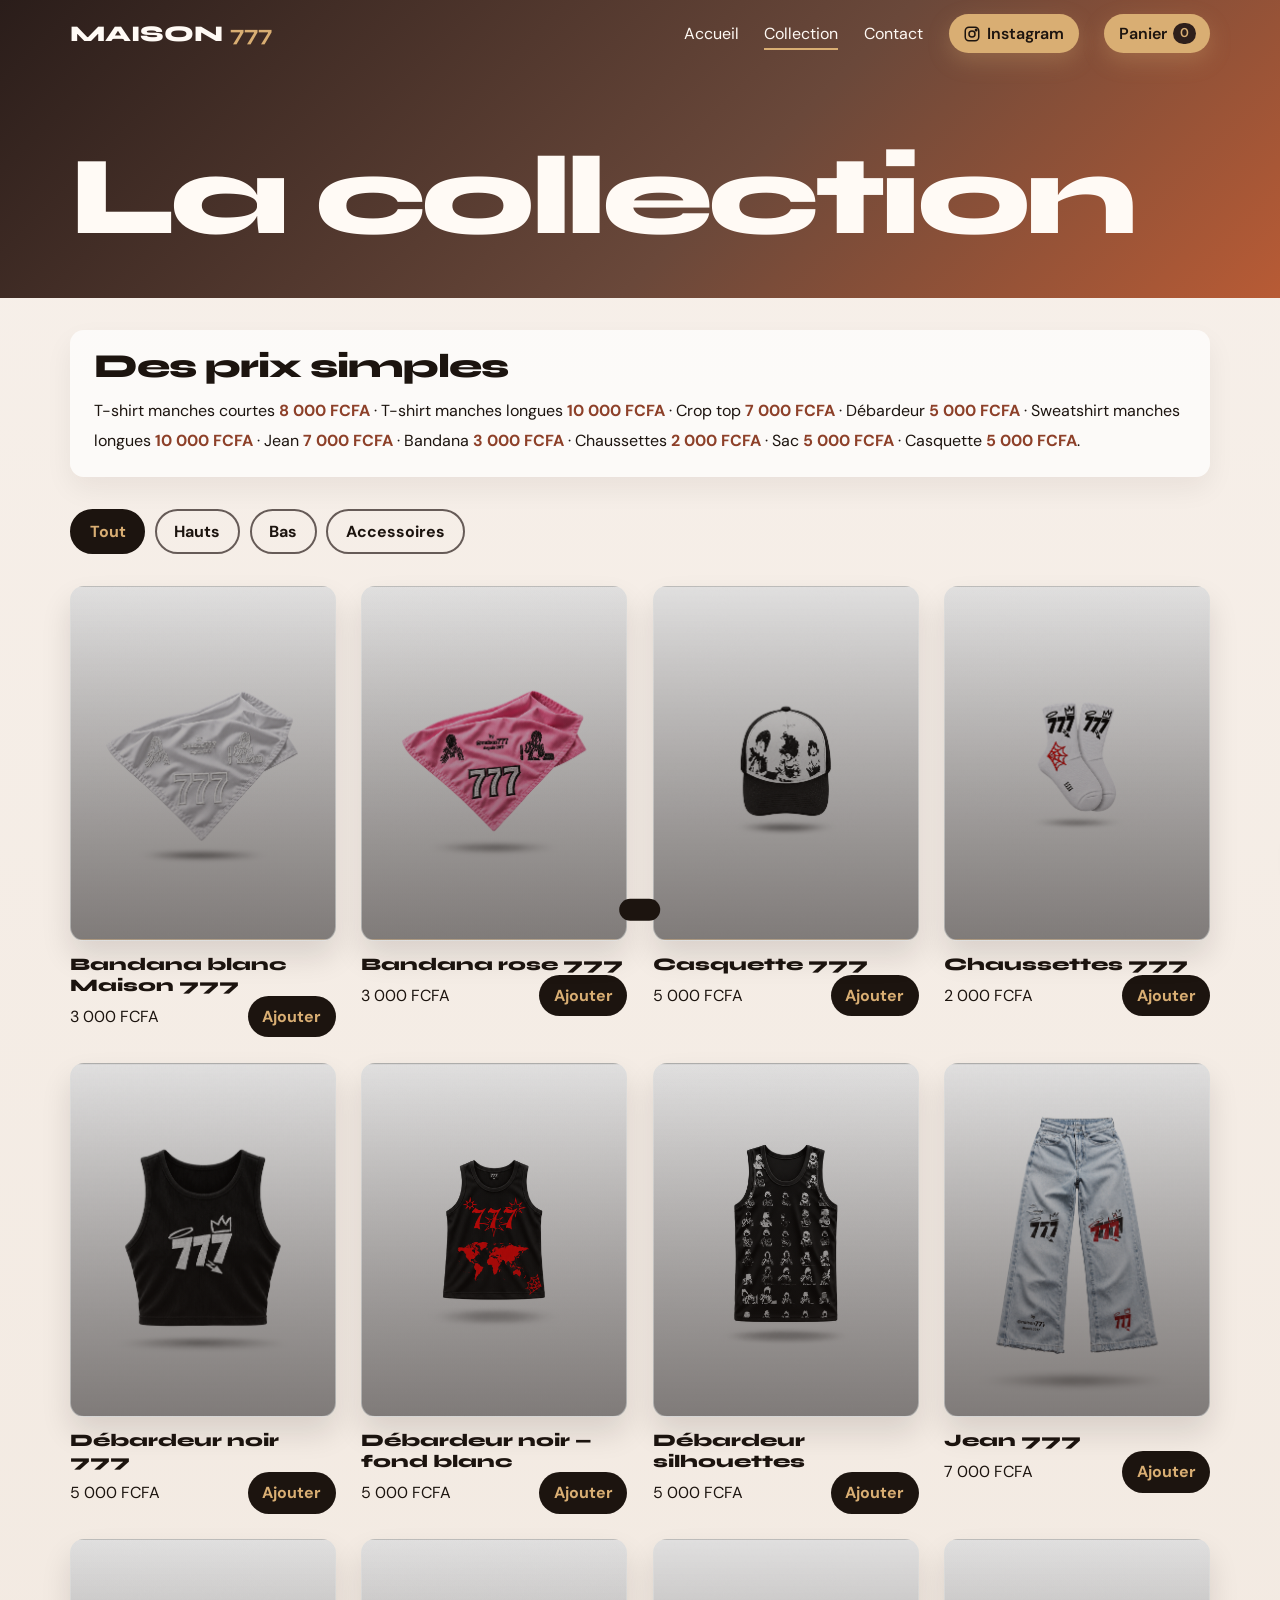
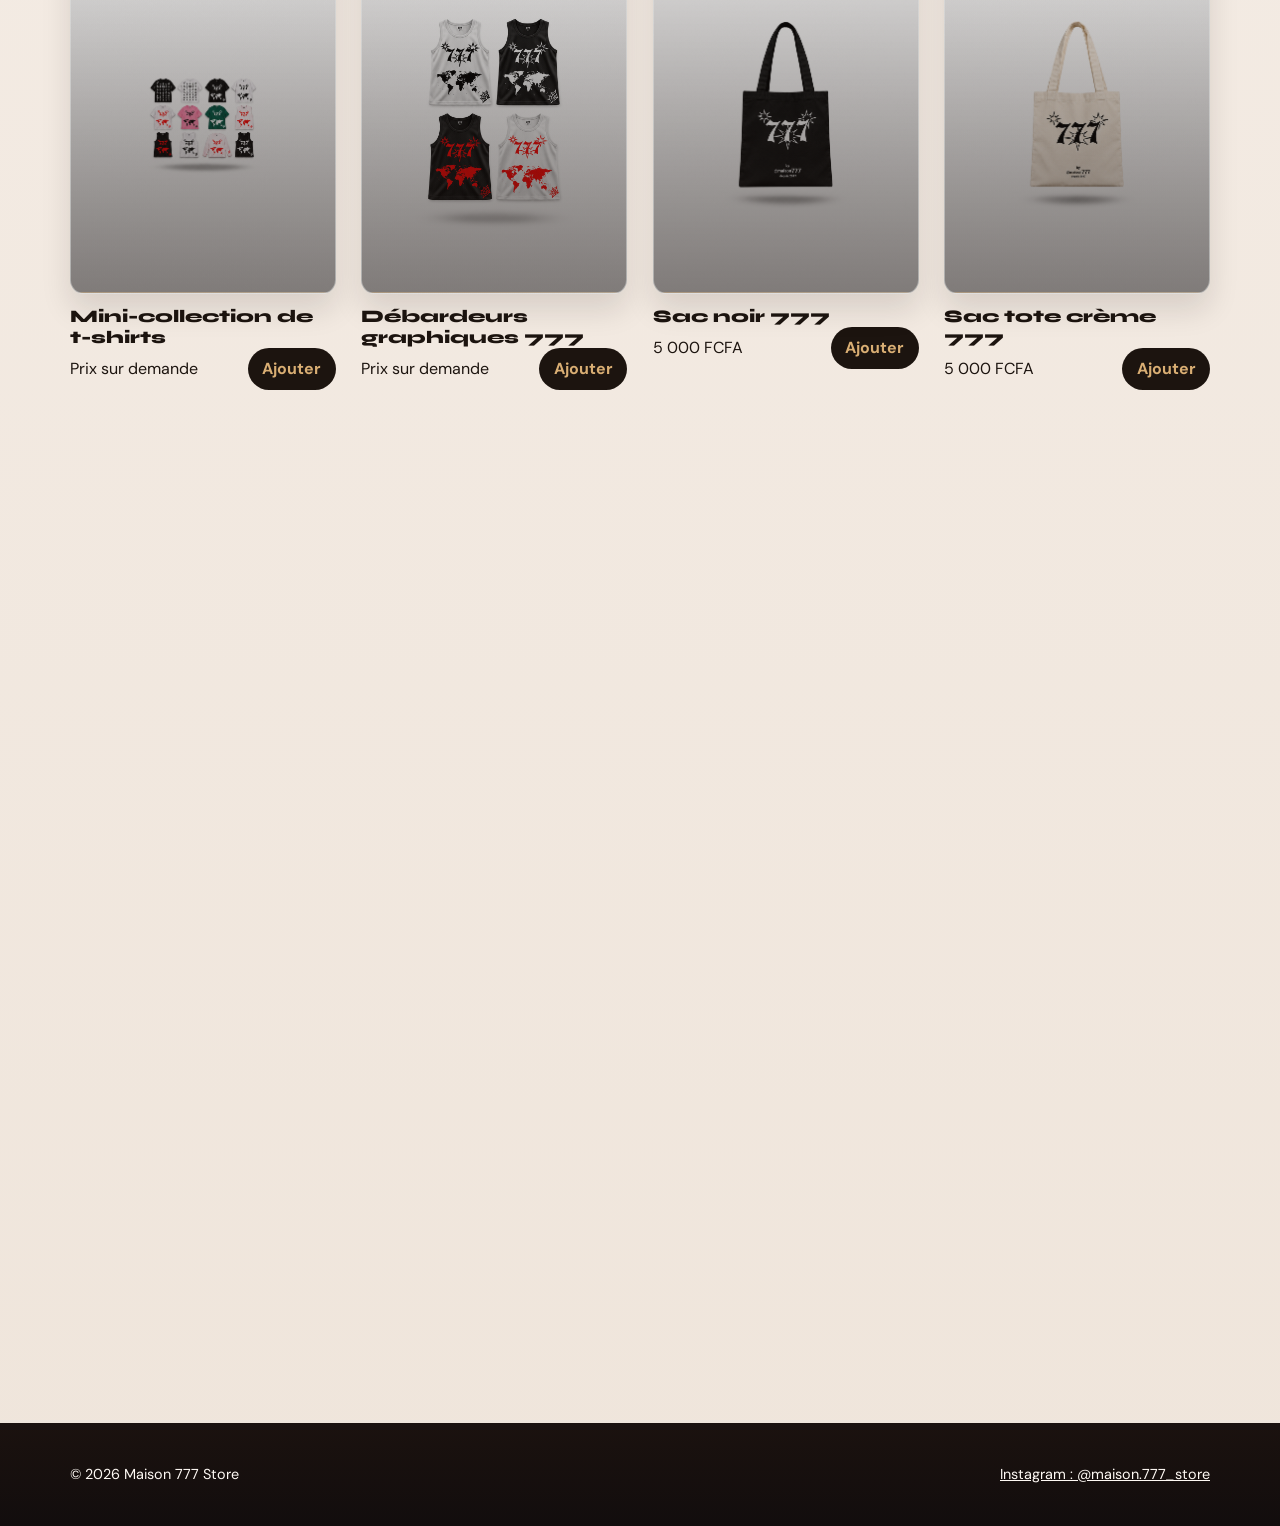
==== commit 23113b76: "Restore single collection page Restore one collection document and keep the cap price in the summary" ====
--- a/collection.html
+++ b/collection.html
@@ -65,70 +65,3 @@
 <script src="js/app.js"></script>
 </body>
 </html>
-<!DOCTYPE html>
-<html lang="fr">
-<head>
-<meta charset="utf-8">
-<meta name="viewport" content="width=device-width, initial-scale=1">
-<title>Collection – Maison 777 Store</title>
-<meta name="description" content="Toute la collection Maison 777 Store.">
-<link rel="preconnect" href="https://fonts.googleapis.com">
-<link href="https://fonts.googleapis.com/css2?family=Syne:wght@500;800&family=DM+Sans:wght@400;600&display=swap" rel="stylesheet">
-<link rel="stylesheet" href="css/style.css">
-</head>
-<body data-page="collection">
-
-<div id="glow"></div>
-
-<header id="hd">
-  <div class="w">
-    <a class="logo" href="index.html">MAISON <b>777</b></a>
-    <button id="bg" aria-label="Menu">☰</button>
-    <nav id="nav" aria-label="Navigation principale">
-      <a class="l" href="index.html">Accueil</a>
-      <a class="l" href="collection.html">Collection</a>
-      <a class="l" href="contact.html">Contact</a>
-      <a class="ico" href="https://www.instagram.com/maison.777_store" target="_blank" rel="noopener"><svg viewBox="0 0 24 24" fill="none" stroke="currentColor" stroke-width="2"><rect x="3" y="3" width="18" height="18" rx="5"/><circle cx="12" cy="12" r="4"/><circle cx="17.5" cy="6.5" r="1" fill="currentColor"/></svg>Instagram</a>
-      <button class="ico" id="pan" aria-label="Ouvrir le panier">Panier <span id="nb">0</span></button>
-    </nav>
-  </div>
-</header>
-
-<main>
-<section class="page actif" id="collection">
-  <div class="top"><div class="w"><h1>La collection</h1></div></div>
-  <div class="sec w" style="padding-top:2rem">
-    <div class="price-list" aria-label="Tarifs de la collection">
-      <h2>Des prix simples</h2>
-      <p>T-shirt manches courtes <strong>8 000 FCFA</strong> · T-shirt manches longues <strong>10 000 FCFA</strong> · Crop top <strong>7 000 FCFA</strong> · Débardeur <strong>5 000 FCFA</strong> · Sweatshirt manches longues <strong>10 000 FCFA</strong> · Jean <strong>7 000 FCFA</strong> · Bandana <strong>3 000 FCFA</strong> · Chaussettes <strong>2 000 FCFA</strong> · Sac <strong>5 000 FCFA</strong>.</p>
-    </div>
-    <div class="fil" role="group" aria-label="Filtrer par type">
-      <button aria-pressed="true" data-f="tout">Tout</button><button aria-pressed="false" data-f="haut">Hauts</button><button aria-pressed="false" data-f="bas">Bas</button><button aria-pressed="false" data-f="acc">Accessoires</button>
-    </div>
-    <div class="gr" id="gr"></div>
-  </div>
-</section>
-</main>
-
-<footer><div class="w"><span>© 2026 Maison 777 Store</span><a href="https://www.instagram.com/maison.777_store" target="_blank" rel="noopener">Instagram : @maison.777_store</a></div></footer>
-
-<div id="ombre"></div>
-<aside id="tiroir" aria-label="Panier">
-  <div style="display:flex;justify-content:space-between;align-items:center"><h2 style="margin:0;font-size:2rem">Panier</h2><button class="x" id="fp" aria-label="Fermer" style="position:static">×</button></div>
-  <div id="liste"></div>
-  <div class="tot"><span>Total</span><span id="tt">0 FCFA</span></div>
-  <a class="btn" id="cmd" href="https://ig.me/m/maison.777_store" target="_blank" rel="noopener" style="text-align:center">Commander sur Instagram</a>
-</aside>
-
-<div id="mod" role="dialog" aria-modal="true" aria-label="Aperçu du produit"><div class="mb">
-  <button class="x" id="fm2" aria-label="Fermer">×</button>
-  <div class="vis" id="mv"></div>
-  <div><h2 id="mn" style="font-size:2rem"></h2><p id="md"></p><p class="prix" id="mp" style="font-weight:600;margin-top:.5rem"></p>
-  <div class="tl" id="tl"></div><button class="btn" id="ma">Ajouter au panier</button></div>
-</div></div>
-<div id="toast" role="status"></div>
-
-<script src="js/produits.js"></script>
-<script src="js/app.js"></script>
-</body>
-</html>
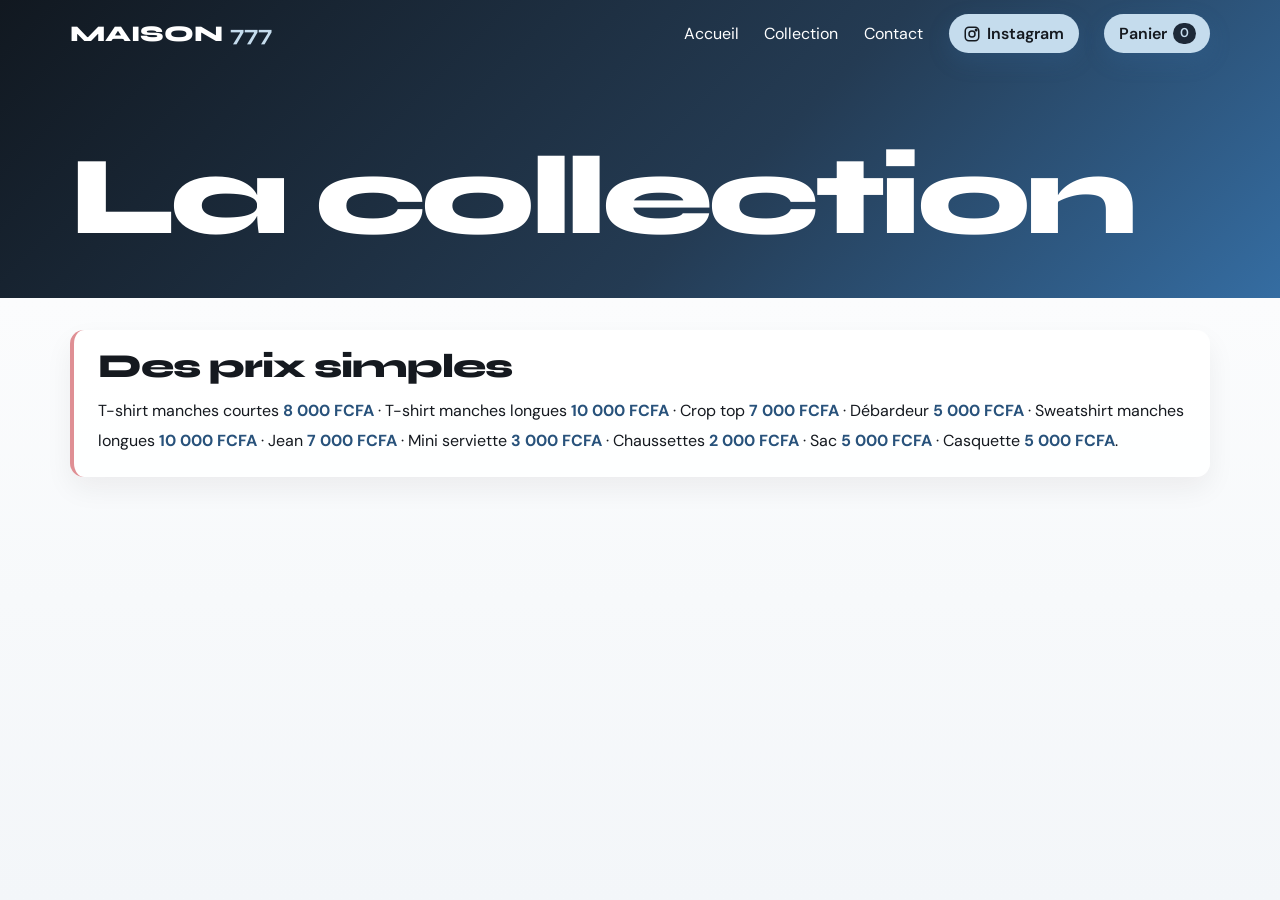
==== commit 77aba0da: "Mettre à jour le tarif des mini serviettes Remplace la désignation du catalogue sans modifier les vi" ====
--- a/collection.html
+++ b/collection.html
@@ -11,7 +11,9 @@
 </head>
 <body data-page="collection">
 
+
 <div id="glow"></div>
+
 
 <header id="hd">
   <div class="w">
@@ -27,41 +29,11 @@
   </div>
 </header>
 
+
 <main>
 <section class="page actif" id="collection">
   <div class="top"><div class="w"><h1>La collection</h1></div></div>
   <div class="sec w" style="padding-top:2rem">
     <div class="price-list" aria-label="Tarifs de la collection">
       <h2>Des prix simples</h2>
-      <p>T-shirt manches courtes <strong>8 000 FCFA</strong> · T-shirt manches longues <strong>10 000 FCFA</strong> · Crop top <strong>7 000 FCFA</strong> · Débardeur <strong>5 000 FCFA</strong> · Sweatshirt manches longues <strong>10 000 FCFA</strong> · Jean <strong>7 000 FCFA</strong> · Bandana <strong>3 000 FCFA</strong> · Chaussettes <strong>2 000 FCFA</strong> · Sac <strong>5 000 FCFA</strong> · Casquette <strong>5 000 FCFA</strong>.</p>
-    </div>
-    <div class="fil" role="group" aria-label="Filtrer par type">
-      <button aria-pressed="true" data-f="tout">Tout</button><button aria-pressed="false" data-f="haut">Hauts</button><button aria-pressed="false" data-f="bas">Bas</button><button aria-pressed="false" data-f="acc">Accessoires</button>
-    </div>
-    <div class="gr" id="gr"></div>
-  </div>
-</section>
-</main>
-
-<footer><div class="w"><span>© 2026 Maison 777 Store</span><a href="https://www.instagram.com/maison.777_store" target="_blank" rel="noopener">Instagram : @maison.777_store</a></div></footer>
-
-<div id="ombre"></div>
-<aside id="tiroir" aria-label="Panier">
-  <div style="display:flex;justify-content:space-between;align-items:center"><h2 style="margin:0;font-size:2rem">Panier</h2><button class="x" id="fp" aria-label="Fermer" style="position:static">×</button></div>
-  <div id="liste"></div>
-  <div class="tot"><span>Total</span><span id="tt">0 FCFA</span></div>
-  <a class="btn" id="cmd" href="https://ig.me/m/maison.777_store" target="_blank" rel="noopener" style="text-align:center">Commander sur Instagram</a>
-</aside>
-
-<div id="mod" role="dialog" aria-modal="true" aria-label="Aperçu du produit"><div class="mb">
-  <button class="x" id="fm2" aria-label="Fermer">×</button>
-  <div class="vis" id="mv"></div>
-  <div><h2 id="mn" style="font-size:2rem"></h2><p id="md"></p><p class="prix" id="mp" style="font-weight:600;margin-top:.5rem"></p>
-  <div class="tl" id="tl"></div><button class="btn" id="ma">Ajouter au panier</button></div>
-</div></div>
-<div id="toast" role="status"></div>
-
-<script src="js/produits.js"></script>
-<script src="js/app.js"></script>
-</body>
-</html>
+      <p>T-shirt manches courtes <strong>8 000 FCFA</strong> · T-shirt manches longues <strong>10 000 FCFA</strong> · Crop top <strong>7 000 FCFA</strong> · Débardeur <strong>5 000 FCFA</strong> · Sweatshirt manches longues <strong>10 000 FCFA</strong> · Jean <strong>7 000 FCFA</strong> · Mini serviette <strong>3 000 FCFA</strong> · Chaussettes <strong>2 000 FCFA</strong> · Sac <strong>5 000 FCFA</strong> · Casquette <strong>5 000 FCFA</strong>.</p>
--- a/css/style.css
+++ b/css/style.css
@@ -1,14 +1,14 @@
-:root{--bg:#f6efe8;--sand:#edd9c4;--ivory:#fffaf5;--ink:#1c140f;--copper:#b85b35;--copper-strong:#8d4029;--olive:#546e52;--gold:#d9ae73;--terracotta:#d9835e;--shadow:rgba(28,20,15,.18);--vin:#2e1f1b;--or:#d9ae73;--lilas:#f8f1ea;--em:#405f4c;--encre:#1c140f;--d:'Syne','Arial Black',sans-serif;--t:'DM Sans',system-ui,sans-serif}
+:root{--bg:#fff;--sand:#f3f6f9;--ivory:#fff;--ink:#15191f;--copper:#356da2;--copper-strong:#28527b;--olive:#4b6c89;--gold:#c5dced;--terracotta:#df8f94;--shadow:rgba(17,24,39,.16);--vin:#1d2938;--or:#8db6d9;--lilas:#fff;--em:#df8f94;--encre:#15191f;--d:'Syne','Arial Black',sans-serif;--t:'DM Sans',system-ui,sans-serif}
 *{box-sizing:border-box;margin:0}
 html{scroll-behavior:smooth}
-body{font:400 1rem/1.6 var(--t);background:linear-gradient(180deg,#f7f0ea 0%,#efe5db 100%);color:var(--ink);overflow-x:hidden}
+body{font:400 1rem/1.6 var(--t);background:linear-gradient(180deg,#fff 0%,#f3f6f9 100%);color:var(--ink);overflow-x:hidden}
 body.fige{overflow:hidden}
 a{color:inherit}button{font:inherit;cursor:pointer}
 :focus-visible{outline:3px solid var(--gold);outline-offset:3px}
 .w{max-width:1180px;margin:0 auto;padding:0 1.25rem}
 
 /* Préchargeur : machine à sous 777 */
-#pre{position:fixed;inset:0;background:linear-gradient(135deg,#2e1f1b,#593a30 60%,#b85b35);z-index:100;display:grid;place-items:center;transition:transform .9s cubic-bezier(.77,0,.18,1)}
+#pre{position:fixed;inset:0;background:linear-gradient(135deg,#1d2938,#243b53 60%,#356da2);z-index:100;display:grid;place-items:center;transition:transform .9s cubic-bezier(.77,0,.18,1)}
 #pre.fin{transform:translateY(-100%)}
 .slots{display:flex;gap:.4rem;font:800 clamp(5rem,22vw,12rem)/1 var(--d);color:var(--gold);height:1em;overflow:hidden}
 .slots div{height:1em;overflow:hidden}
@@ -18,11 +18,11 @@
 @keyframes roule{to{transform:translateY(-17em)}}
 
 /* Curseur */
-#glow{position:fixed;width:340px;height:340px;border-radius:50%;pointer-events:none;z-index:1;background:radial-gradient(circle,rgba(217,174,115,.28),transparent 65%);transform:translate(-50%,-50%);left:-400px;top:-400px}
+#glow{position:fixed;width:340px;height:340px;border-radius:50%;pointer-events:none;z-index:1;background:radial-gradient(circle,rgba(53,109,162,.22),transparent 65%);transform:translate(-50%,-50%);left:-400px;top:-400px}
 
 /* En-tête */
 header{position:fixed;inset:0 0 auto 0;z-index:20;transition:background .4s,transform .4s}
-header.sol{background:rgba(32,22,19,.94);backdrop-filter:blur(10px)}
+header.sol{background:rgba(18,24,31,.94);backdrop-filter:blur(10px)}
 header.cache{transform:translateY(-100%)}
 header .w{display:flex;align-items:center;justify-content:space-between;padding-block:.9rem}
 .logo{font:800 1.4rem var(--d);text-decoration:none;color:var(--ivory)}
@@ -31,7 +31,7 @@
 nav a.l{text-decoration:none;position:relative;padding:.2rem 0}
 nav a.l::after{content:"";position:absolute;left:0;bottom:0;height:2px;width:100%;background:var(--gold);transform:scaleX(0);transform-origin:left;transition:transform .35s}
 nav a.l:hover::after,nav a[aria-current]::after{transform:scaleX(1)}
-.ico{display:inline-flex;align-items:center;gap:.4rem;background:var(--gold);color:var(--ink);border:0;border-radius:99px;padding:.4rem .9rem;font-weight:600;text-decoration:none;box-shadow:0 8px 22px rgba(217,174,115,.28)}
+.ico{display:inline-flex;align-items:center;gap:.4rem;background:var(--gold);color:var(--ink);border:0;border-radius:99px;padding:.4rem .9rem;font-weight:600;text-decoration:none;box-shadow:0 8px 22px rgba(53,109,162,.22)}
 .ico svg{width:18px;height:18px}
 #pan span{background:var(--vin);color:var(--gold);border-radius:99px;min-width:1.4rem;text-align:center;font-size:.8rem;display:inline-block}
 #pan.bump{animation:bump .4s}
@@ -45,7 +45,7 @@
 
 /* Hero */
 .hero{background:linear-gradient(120deg,rgba(31,21,17,.82),rgba(76,46,33,.5)),url("../images/gallery/cover-01.png") center/cover no-repeat;color:var(--ivory);min-height:100vh;display:flex;align-items:center;position:relative;overflow:hidden;box-shadow:inset 0 0 80px rgba(0,0,0,.2)}
-.hero::before{content:"";position:absolute;inset:0;background:radial-gradient(circle at right center,rgba(217,174,115,.24),transparent 30%)}
+.hero::before{content:"";position:absolute;inset:0;background:radial-gradient(circle at right center,rgba(197,220,237,.24),transparent 30%)}
 .hero .w{position:relative;z-index:2}
 .hero h1{font:800 clamp(3.4rem,15vw,11.5rem)/.88 var(--d);letter-spacing:-.04em;position:relative;z-index:2}
 .hero h1 .m{display:block;overflow:hidden}
@@ -54,20 +54,33 @@
 @keyframes monte{to{transform:none}}
 .hero p{max-width:36ch;margin:1.6rem 0 2rem;font-size:1.15rem;position:relative;z-index:2;color:rgba(255,250,245,.86)}
 .cta{display:flex;gap:1rem;flex-wrap:wrap;position:relative;z-index:2}
-.btn{display:inline-block;background:var(--gold);color:var(--ink);padding:.85rem 1.7rem;border-radius:999px;font-weight:700;text-decoration:none;border:0;transition:transform .2s,background .2s,box-shadow .2s;box-shadow:0 10px 30px rgba(128,89,53,.18)}
-.btn:hover{background:#f5d7ad;transform:translateY(-2px)}
-.btn.v{background:rgba(255,255,255,.06);color:var(--ivory);border:1.5px solid rgba(217,174,115,.8)}
+.btn{display:inline-block;background:var(--gold);color:var(--ink);padding:.85rem 1.7rem;border-radius:999px;font-weight:700;text-decoration:none;border:0;transition:transform .2s,background .2s,box-shadow .2s;box-shadow:0 10px 30px rgba(53,109,162,.18)}
+.btn:hover{background:#e2f0fa;transform:translateY(-2px)}
+.btn.v{background:rgba(255,255,255,.06);color:var(--ivory);border:1.5px solid rgba(197,220,237,.8)}
 .btn.v:hover{background:var(--gold);color:var(--ink)}
-.sceau{position:absolute;right:max(2vw,1rem);bottom:8vh;width:clamp(150px,24vw,300px);z-index:1;animation:tourne 22s linear infinite;opacity:.72;filter:drop-shadow(0 0 16px rgba(217,174,115,.35))}
+.sceau{position:absolute;right:max(2vw,1rem);bottom:8vh;width:clamp(150px,24vw,300px);z-index:1;animation:tourne 22s linear infinite;opacity:.72;filter:drop-shadow(0 0 16px rgba(197,220,237,.35))}
 .sceau text{font:800 15px var(--d);fill:var(--gold);letter-spacing:5px}
 @keyframes tourne{to{transform:rotate(360deg)}}
 .f{position:absolute;border-radius:50%;filter:blur(2px);animation:flotte 9s ease-in-out infinite;opacity:.8}
-.f1{width:240px;height:240px;background:rgba(217,174,115,.32);right:17%;top:14%}
+.f1{width:240px;height:240px;background:rgba(141,182,217,.32);right:17%;top:14%}
 .f2{width:100px;height:100px;background:rgba(255,255,255,.18);left:42%;top:20%;animation-delay:-3s}
 @keyframes flotte{50%{transform:translateY(-40px) scale(1.08)}}
 
+/* Film publicitaire */
+.spot{background:linear-gradient(180deg,#f3f6f9,#fff);color:var(--ink);overflow:hidden}
+.spot .w{padding-block:clamp(3rem,7vw,6rem)}
+.spot-copy{max-width:760px;margin:0 auto 2rem;text-align:center}
+.spot-logo{display:block;width:clamp(5rem,10vw,8rem);height:auto;margin:0 auto 1.25rem;padding:.4rem;object-fit:contain;border-radius:14px;background:#1d2938;filter:drop-shadow(0 8px 18px rgba(0,0,0,.16))}
+.spot-kicker{margin-bottom:.65rem;color:var(--terracotta);font:800 .8rem var(--d);letter-spacing:.18em}
+.spot h2{font:800 clamp(2rem,5vw,3.8rem)/1.08 var(--d)}
+.spot-copy>p:last-child{margin-top:.8rem;color:#4d5663}
+.spot-frame{max-width:1100px;margin:0 auto;padding:.45rem;border:1px solid rgba(223,143,148,.65);border-radius:20px;background:linear-gradient(135deg,rgba(141,182,217,.2),rgba(255,255,255,.04));box-shadow:0 28px 80px rgba(0,0,0,.32)}
+.spot video{display:block;width:100%;height:auto;max-height:78vh;object-fit:contain;border-radius:14px;background:#120d0d}
+@media(max-width:600px){.spot-frame{padding:.25rem;border-radius:14px}.spot video{border-radius:10px}}
+
+
 /* Bandeau défilant */
-.band{background:linear-gradient(90deg,var(--gold),#f1d2a1);color:var(--ink);overflow:hidden;white-space:nowrap;padding:.8rem 0;font:800 1.3rem var(--d)}
+.band{background:linear-gradient(90deg,var(--gold),#e8f2f9);color:var(--ink);overflow:hidden;white-space:nowrap;padding:.8rem 0;font:800 1.3rem var(--d)}
 .band div{display:inline-block;animation:def 24s linear infinite}
 .band:hover div{animation-play-state:paused}
 @keyframes def{to{transform:translateX(-50%)}}
@@ -75,9 +88,9 @@
 .sec{padding-block:5rem}
 h2{font:800 clamp(2rem,6vw,3.6rem)/1 var(--d);letter-spacing:-.03em;margin-bottom:1.5rem}
 .duo{display:grid;grid-template-columns:1fr 1fr;gap:3.5rem;align-items:center}
-.tissu{aspect-ratio:4/5;border-radius:18px;box-shadow:0 24px 60px rgba(26,19,15,.12);background:linear-gradient(180deg,rgba(84,110,82,.14),rgba(24,17,14,.05)),url("../images/gallery/cover-02.png") center/cover no-repeat;transition:transform .15s}
+.tissu{aspect-ratio:4/5;border-radius:18px;box-shadow:0 24px 60px rgba(26,19,15,.12);background:linear-gradient(180deg,rgba(141,182,217,.16),rgba(17,24,31,.05)),url("../images/gallery/cover-02.png") center/cover no-repeat;transition:transform .15s}
 .val{display:grid;grid-template-columns:repeat(3,1fr);gap:1.5rem;margin-top:3rem}
-.val div{padding:1.5rem;border-left:4px solid var(--gold);background:rgba(255,255,255,.78);transition:transform .3s;box-shadow:0 16px 30px rgba(28,20,15,.04)}
+.val div{padding:1.5rem;border-left:4px solid var(--terracotta);background:rgba(255,255,255,.9);transition:transform .3s;box-shadow:0 16px 30px rgba(28,20,15,.04)}
 .val div:hover{transform:translateY(-8px)}
 .val h3{font:800 1.2rem var(--d)}
 
@@ -86,14 +99,14 @@
 .rv.on{opacity:1;transform:none}
 
 /* Collection */
-.top{background:linear-gradient(135deg,#2a1d1a,#6a483a 58%,#b85b35);color:var(--ivory);padding:9rem 0 3rem}
+.top{background:linear-gradient(135deg,#111820,#243b53 58%,#356da2);color:var(--ivory);padding:9rem 0 3rem}
 .top h1{font:800 clamp(2.6rem,10vw,7rem)/.95 var(--d);letter-spacing:-.04em}
 .fil{display:flex;gap:.6rem;flex-wrap:wrap;margin:2rem 0}
-.price-list{padding:1.25rem 1.5rem;margin-bottom:1.5rem;border-radius:14px;background:rgba(255,255,255,.72);box-shadow:0 12px 28px rgba(28,20,15,.06)}
+.price-list{padding:1.25rem 1.5rem;margin-bottom:1.5rem;border-left:4px solid var(--terracotta);border-radius:14px;background:rgba(255,255,255,.92);box-shadow:0 12px 28px rgba(28,20,15,.06)}
 .price-list h2{font-size:clamp(1.5rem,4vw,2.1rem);margin-bottom:.75rem}
 .price-list p{line-height:1.9}
 .price-list strong{white-space:nowrap;color:var(--copper-strong)}
-.fil button{background:transparent;border:2px solid rgba(42,29,26,.7);color:var(--ink);padding:.5rem 1.1rem;border-radius:999px;font-weight:700;transition:.25s}
+.fil button{background:transparent;border:2px solid rgba(21,25,31,.7);color:var(--ink);padding:.5rem 1.1rem;border-radius:999px;font-weight:700;transition:.25s}
 .fil button[aria-pressed=true]{background:var(--ink);color:var(--gold);border-color:var(--ink)}
 .gr{display:grid;grid-template-columns:repeat(auto-fill,minmax(240px,1fr));gap:1.6rem}
 .pr{transition:opacity .35s,transform .35s;perspective:700px}
@@ -101,7 +114,7 @@
 .pr[hidden]{display:none}
 .car{transition:transform .15s;transform-style:preserve-3d}
 .vis{aspect-ratio:3/4;border-radius:14px;margin-bottom:.8rem;position:relative;overflow:hidden;cursor:pointer;background-size:cover;background-position:center;box-shadow:0 16px 30px rgba(28,20,15,.12);border:1px solid rgba(28,20,15,.06)}
-.vis::before{content:"";position:absolute;inset:0;background:linear-gradient(180deg,rgba(37,26,22,.06),rgba(37,26,22,.38));}
+.vis::before{content:"";position:absolute;inset:0;background:linear-gradient(180deg,rgba(17,24,31,.06),rgba(17,24,31,.38));}
 .vis::after{content:"Aperçu";position:absolute;inset:auto 0 0 0;background:linear-gradient(135deg,var(--gold),#f3d7ab);text-align:center;padding:.5rem;font-weight:700;color:var(--ink);transform:translateY(100%);transition:transform .3s;z-index:2}
 .vis:hover::after{transform:none}
 .v0{background:repeating-linear-gradient(45deg,var(--em) 0 18px,var(--or) 18px 24px)}
@@ -118,31 +131,31 @@
 .add:hover{background:var(--copper)}
 
 /* Instagram */
-.ig{background:linear-gradient(180deg,#3d4338,#2b2b2a);color:var(--ivory)}
+.ig{background:linear-gradient(180deg,#f3f6f9,#e8eef4);color:var(--ink)}
 .igg{display:grid;grid-template-columns:repeat(3,1fr);gap:.6rem;margin:2rem 0}
 .igg a{aspect-ratio:1;border-radius:14px;position:relative;overflow:hidden;display:block;transition:transform .3s;background-size:cover;background-position:center;box-shadow:0 16px 30px rgba(0,0,0,.15)}
 .igg a:hover{transform:scale(.96) rotate(-1deg)}
-.igg a::after{content:"@maison.777_store";position:absolute;inset:0;display:grid;place-items:center;background:rgba(35,24,20,.68);color:var(--gold);font-weight:700;opacity:0;transition:opacity .3s}
+.igg a::after{content:"@maison.777_store";position:absolute;inset:0;display:grid;place-items:center;background:rgba(17,24,31,.7);color:var(--gold);font-weight:700;opacity:0;transition:opacity .3s}
 .igg a:hover::after{opacity:1}
 
 /* Lookbook */
-.lookbook{background:linear-gradient(180deg,#f6efe8,#eadbcd)}
+.lookbook{background:linear-gradient(180deg,#fff,#f0f5fa)}
 .media-filters{display:flex;gap:.6rem;flex-wrap:wrap;margin:1.6rem 0 2rem}
-.media-filters button{border:1px solid rgba(42,29,26,.35);background:rgba(255,255,255,.55);color:var(--ink);padding:.5rem 1.1rem;border-radius:999px;font-weight:700;transition:background .25s,color .25s,transform .25s}
+.media-filters button{border:1px solid rgba(21,25,31,.35);background:rgba(255,255,255,.55);color:var(--ink);padding:.5rem 1.1rem;border-radius:999px;font-weight:700;transition:background .25s,color .25s,transform .25s}
 .media-filters button:hover{transform:translateY(-2px)}
 .media-filters button[aria-pressed=true]{background:var(--ink);border-color:var(--ink);color:var(--gold)}
 .media-grid{display:grid;grid-template-columns:repeat(auto-fill,minmax(min(100%,210px),1fr));gap:1rem}
 .media-card{min-width:0;overflow:hidden;border-radius:14px;background:var(--ivory);box-shadow:0 14px 30px rgba(28,20,15,.09);transition:transform .3s,box-shadow .3s}
 .media-card:hover{transform:translateY(-5px);box-shadow:0 20px 36px rgba(28,20,15,.16)}
 .media-card[hidden]{display:none}
-.media-card img,.media-card video{display:block;width:100%;aspect-ratio:4/5;object-fit:cover;background:#2e1f1b}
+.media-card img,.media-card video{display:block;width:100%;aspect-ratio:4/5;object-fit:cover;background:#1d2938}
 .media-card figcaption{padding:.75rem .9rem;font:700 .95rem var(--d);min-height:3.3rem}
 
 /* Contact */
 .ct{display:grid;grid-template-columns:1fr 1fr;gap:3.5rem}
 label{display:block;font-weight:600;margin:1rem 0 .3rem}
-input,select,textarea{width:100%;padding:.75rem;border:2px solid rgba(41,24,18,.45);border-radius:12px;background:#fff;font:inherit;transition:box-shadow .25s}
-input:focus,select:focus,textarea:focus{outline:0;box-shadow:0 0 0 4px rgba(217,174,115,.4)}
+input,select,textarea{width:100%;padding:.75rem;border:2px solid rgba(21,25,31,.45);border-radius:12px;background:#fff;font:inherit;transition:box-shadow .25s}
+input:focus,select:focus,textarea:focus{outline:0;box-shadow:0 0 0 4px rgba(141,182,217,.42)}
 textarea{min-height:130px}
 .ct p{margin-bottom:.8rem}
 
@@ -150,19 +163,19 @@
 footer .w{display:flex;justify-content:space-between;gap:1rem;flex-wrap:wrap}
 
 /* Panier */
-#ombre{position:fixed;inset:0;background:rgba(23,16,26,.6);z-index:40;opacity:0;pointer-events:none;transition:opacity .35s}
-#tiroir{position:fixed;top:0;right:0;height:100%;width:min(420px,100%);background:var(--lilas);z-index:41;transform:translateX(100%);transition:transform .45s cubic-bezier(.77,0,.18,1);display:flex;flex-direction:column;padding:1.5rem}
+#ombre{position:fixed;inset:0;background:rgba(17,24,31,.58);z-index:40;opacity:0;pointer-events:none;transition:opacity .35s}
+#tiroir{position:fixed;top:0;right:0;height:100vh;height:100dvh;width:min(420px,100%);overflow-y:auto;background:var(--lilas);z-index:41;transform:translateX(100%);transition:transform .45s cubic-bezier(.77,0,.18,1);display:flex;flex-direction:column;padding:1.5rem}
 body.ouvert #ombre{opacity:1;pointer-events:auto}
 body.ouvert #tiroir{transform:none}
 #liste{flex:1;overflow:auto;margin:1rem 0}
-.li{display:flex;gap:.8rem;align-items:center;padding:.7rem 0;border-bottom:1px solid #d4c8bf;animation:pg .4s}
+.li{display:flex;gap:.8rem;align-items:center;padding:.7rem 0;border-bottom:1px solid #dfe5eb;animation:pg .4s}
 .li .mini{width:48px;height:60px;border-radius:8px;flex:none;background-size:cover;background-position:center}
 .li .q{display:flex;gap:.4rem;align-items:center;margin-left:auto}
 .li .q button{width:26px;height:26px;border-radius:50%;border:2px solid var(--ink);background:none}
 .tot{display:flex;justify-content:space-between;font:800 1.3rem var(--d);margin-bottom:1rem}
 
 /* Aperçu produit */
-#mod{position:fixed;inset:0;z-index:50;display:none;place-items:center;background:rgba(23,16,26,.7);padding:1rem}
+#mod{position:fixed;inset:0;z-index:50;display:none;place-items:center;background:rgba(17,24,31,.72);padding:1rem}
 #mod.on{display:grid;animation:pg .4s}
 .mb{background:var(--lilas);border-radius:18px;max-width:760px;width:100%;display:grid;grid-template-columns:1fr 1fr;gap:1.5rem;padding:1.5rem;position:relative;box-shadow:0 28px 80px rgba(14,10,10,.28)}
 .mb .vis{margin:0;cursor:default;border-radius:12px}.mb .vis::after{display:none}
@@ -176,189 +189,34 @@
 
 @media(max-width:800px){
  #bg{display:block}
- nav{position:fixed;inset:0 0 auto 0;top:0;flex-direction:column;background:rgba(27,20,18,.97);padding:5rem 1.5rem 2rem;transform:translateY(-110%);transition:transform .45s;gap:1.2rem;z-index:-1}
+ nav{position:fixed;inset:0 0 auto 0;top:0;flex-direction:column;background:rgba(18,24,31,.97);padding:5rem 1.5rem 2rem;transform:translateY(-110%);transition:transform .45s;gap:1.2rem;z-index:-1}
  nav.ouv{transform:none}
  .duo,.ct,.val,.mb{grid-template-columns:1fr}
  .sceau{opacity:.35}
 }
 @media(prefers-reduced-motion:reduce){*,*::before,*::after{animation-duration:.01ms!important;animation-iteration-count:1!important;transition-duration:.01ms!important}.rv{opacity:1;transform:none}#pre{display:none}}
-:root{--bg:#f6efe8;--sand:#edd9c4;--ivory:#fffaf5;--ink:#1c140f;--copper:#b85b35;--copper-strong:#8d4029;--olive:#546e52;--gold:#d9ae73;--terracotta:#d9835e;--shadow:rgba(28,20,15,.18);--vin:#2e1f1b;--or:#d9ae73;--lilas:#f8f1ea;--em:#405f4c;--encre:#1c140f;--d:'Syne','Arial Black',sans-serif;--t:'DM Sans',system-ui,sans-serif}
-*{box-sizing:border-box;margin:0}
-html{scroll-behavior:smooth}
-body{font:400 1rem/1.6 var(--t);background:linear-gradient(180deg,#f7f0ea 0%,#efe5db 100%);color:var(--ink);overflow-x:hidden}
-body.fige{overflow:hidden}
-a{color:inherit}button{font:inherit;cursor:pointer}
-:focus-visible{outline:3px solid var(--gold);outline-offset:3px}
-.w{max-width:1180px;margin:0 auto;padding:0 1.25rem}
-
-/* Préchargeur : machine à sous 777 */
-#pre{position:fixed;inset:0;background:linear-gradient(135deg,#2e1f1b,#593a30 60%,#b85b35);z-index:100;display:grid;place-items:center;transition:transform .9s cubic-bezier(.77,0,.18,1)}
-#pre.fin{transform:translateY(-100%)}
-.slots{display:flex;gap:.4rem;font:800 clamp(5rem,22vw,12rem)/1 var(--d);color:var(--gold);height:1em;overflow:hidden}
-.slots div{height:1em;overflow:hidden}
-.slots span{display:block;animation:roule 1.6s cubic-bezier(.2,.9,.25,1) forwards}
-.slots div:nth-child(2) span{animation-duration:2s}.slots div:nth-child(3) span{animation-duration:2.4s}
-.slots i{display:block;font-style:normal;height:1em;text-align:center}
-@keyframes roule{to{transform:translateY(-17em)}}
-
-/* Curseur */
-#glow{position:fixed;width:340px;height:340px;border-radius:50%;pointer-events:none;z-index:1;background:radial-gradient(circle,rgba(217,174,115,.28),transparent 65%);transform:translate(-50%,-50%);left:-400px;top:-400px}
-
-/* En-tête */
-header{position:fixed;inset:0 0 auto 0;z-index:20;transition:background .4s,transform .4s}
-header.sol{background:rgba(32,22,19,.94);backdrop-filter:blur(10px)}
-header.cache{transform:translateY(-100%)}
-header .w{display:flex;align-items:center;justify-content:space-between;padding-block:.9rem}
-.logo{font:800 1.4rem var(--d);text-decoration:none;color:var(--ivory)}
-.logo b{color:var(--gold)}
-nav{display:flex;gap:1.6rem;align-items:center;color:var(--ivory)}
-nav a.l{text-decoration:none;position:relative;padding:.2rem 0}
-nav a.l::after{content:"";position:absolute;left:0;bottom:0;height:2px;width:100%;background:var(--gold);transform:scaleX(0);transform-origin:left;transition:transform .35s}
-nav a.l:hover::after,nav a[aria-current]::after{transform:scaleX(1)}
-.ico{display:inline-flex;align-items:center;gap:.4rem;background:var(--gold);color:var(--ink);border:0;border-radius:99px;padding:.4rem .9rem;font-weight:600;text-decoration:none;box-shadow:0 8px 22px rgba(217,174,115,.28)}
-.ico svg{width:18px;height:18px}
-#pan span{background:var(--vin);color:var(--gold);border-radius:99px;min-width:1.4rem;text-align:center;font-size:.8rem;display:inline-block}
-#pan.bump{animation:bump .4s}
-@keyframes bump{50%{transform:scale(1.25)}}
-#bg{display:none;background:none;border:0;color:var(--ivory);font-size:1.6rem}
-
-/* Pages */
-.page{min-height:100vh}
-.page.actif{display:block;animation:pg .7s cubic-bezier(.2,.8,.2,1)}
-@keyframes pg{from{opacity:0;clip-path:inset(0 0 100% 0)}to{opacity:1;clip-path:inset(0)}}
-
-/* Hero */
-.hero{background:linear-gradient(120deg,rgba(31,21,17,.82),rgba(76,46,33,.5)),url("../images/gallery/cover-01.png") center/cover no-repeat;color:var(--ivory);min-height:100vh;display:flex;align-items:center;position:relative;overflow:hidden;box-shadow:inset 0 0 80px rgba(0,0,0,.2)}
-.hero::before{content:"";position:absolute;inset:0;background:radial-gradient(circle at right center,rgba(217,174,115,.24),transparent 30%)}
-.hero .w{position:relative;z-index:2}
-.hero h1{font:800 clamp(3.4rem,15vw,11.5rem)/.88 var(--d);letter-spacing:-.04em;position:relative;z-index:2}
-.hero h1 .m{display:block;overflow:hidden}
-.hero h1 .m span{display:inline-block;transform:translateY(105%);animation:monte .9s cubic-bezier(.2,.9,.2,1) forwards}
-.hero h1 .g{color:var(--gold)}
-@keyframes monte{to{transform:none}}
-.hero p{max-width:36ch;margin:1.6rem 0 2rem;font-size:1.15rem;position:relative;z-index:2;color:rgba(255,250,245,.86)}
-.cta{display:flex;gap:1rem;flex-wrap:wrap;position:relative;z-index:2}
-.btn{display:inline-block;background:var(--gold);color:var(--ink);padding:.85rem 1.7rem;border-radius:999px;font-weight:700;text-decoration:none;border:0;transition:transform .2s,background .2s,box-shadow .2s;box-shadow:0 10px 30px rgba(128,89,53,.18)}
-.btn:hover{background:#f5d7ad;transform:translateY(-2px)}
-.btn.v{background:rgba(255,255,255,.06);color:var(--ivory);border:1.5px solid rgba(217,174,115,.8)}
-.btn.v:hover{background:var(--gold);color:var(--ink)}
-.sceau{position:absolute;right:max(2vw,1rem);bottom:8vh;width:clamp(150px,24vw,300px);z-index:1;animation:tourne 22s linear infinite;opacity:.72;filter:drop-shadow(0 0 16px rgba(217,174,115,.35))}
-.sceau text{font:800 15px var(--d);fill:var(--gold);letter-spacing:5px}
-@keyframes tourne{to{transform:rotate(360deg)}}
-.f{position:absolute;border-radius:50%;filter:blur(2px);animation:flotte 9s ease-in-out infinite;opacity:.8}
-.f1{width:240px;height:240px;background:rgba(217,174,115,.32);right:17%;top:14%}
-.f2{width:100px;height:100px;background:rgba(255,255,255,.18);left:42%;top:20%;animation-delay:-3s}
-@keyframes flotte{50%{transform:translateY(-40px) scale(1.08)}}
-
-/* Bandeau défilant */
-.band{background:linear-gradient(90deg,var(--gold),#f1d2a1);color:var(--ink);overflow:hidden;white-space:nowrap;padding:.8rem 0;font:800 1.3rem var(--d)}
-.band div{display:inline-block;animation:def 24s linear infinite}
-.band:hover div{animation-play-state:paused}
-@keyframes def{to{transform:translateX(-50%)}}
-
-.sec{padding-block:5rem}
-h2{font:800 clamp(2rem,6vw,3.6rem)/1 var(--d);letter-spacing:-.03em;margin-bottom:1.5rem}
-.duo{display:grid;grid-template-columns:1fr 1fr;gap:3.5rem;align-items:center}
-.tissu{aspect-ratio:4/5;border-radius:18px;box-shadow:0 24px 60px rgba(26,19,15,.12);background:linear-gradient(180deg,rgba(84,110,82,.14),rgba(24,17,14,.05)),url("../images/gallery/cover-02.png") center/cover no-repeat;transition:transform .15s}
-.val{display:grid;grid-template-columns:repeat(3,1fr);gap:1.5rem;margin-top:3rem}
-.val div{padding:1.5rem;border-left:4px solid var(--gold);background:rgba(255,255,255,.78);transition:transform .3s;box-shadow:0 16px 30px rgba(28,20,15,.04)}
-.val div:hover{transform:translateY(-8px)}
-.val h3{font:800 1.2rem var(--d)}
-
-/* Révélation au défilement */
-.rv{opacity:0;transform:translateY(40px);transition:opacity .8s,transform .8s cubic-bezier(.2,.8,.2,1)}
-.rv.on{opacity:1;transform:none}
-
-/* Collection */
-.top{background:linear-gradient(135deg,#2a1d1a,#6a483a 58%,#b85b35);color:var(--ivory);padding:9rem 0 3rem}
-.top h1{font:800 clamp(2.6rem,10vw,7rem)/.95 var(--d);letter-spacing:-.04em}
-.fil{display:flex;gap:.6rem;flex-wrap:wrap;margin:2rem 0}
-.fil button{background:transparent;border:2px solid rgba(42,29,26,.7);color:var(--ink);padding:.5rem 1.1rem;border-radius:999px;font-weight:700;transition:.25s}
-.fil button[aria-pressed=true]{background:var(--ink);color:var(--gold);border-color:var(--ink)}
-.gr{display:grid;grid-template-columns:repeat(auto-fill,minmax(240px,1fr));gap:1.6rem}
-.pr{transition:opacity .35s,transform .35s;perspective:700px}
-.pr.out{opacity:0;transform:scale(.9)}
-.pr[hidden]{display:none}
-.car{transition:transform .15s;transform-style:preserve-3d}
-.vis{aspect-ratio:3/4;border-radius:14px;margin-bottom:.8rem;position:relative;overflow:hidden;cursor:pointer;background-size:cover;background-position:center;box-shadow:0 16px 30px rgba(28,20,15,.12);border:1px solid rgba(28,20,15,.06)}
-.vis::before{content:"";position:absolute;inset:0;background:linear-gradient(180deg,rgba(37,26,22,.06),rgba(37,26,22,.38));}
-.vis::after{content:"Aperçu";position:absolute;inset:auto 0 0 0;background:linear-gradient(135deg,var(--gold),#f3d7ab);text-align:center;padding:.5rem;font-weight:700;color:var(--ink);transform:translateY(100%);transition:transform .3s;z-index:2}
-.vis:hover::after{transform:none}
-.v0{background:repeating-linear-gradient(45deg,var(--em) 0 18px,var(--or) 18px 24px)}
-.v1{background:radial-gradient(circle,var(--or) 0 18%,transparent 19%) 0 0/46px 46px,var(--vin)}
-.v2{background:repeating-linear-gradient(0deg,var(--encre) 0 30px,var(--lilas) 30px 36px,var(--encre) 36px 66px)}
-.v3{background:conic-gradient(from 45deg,var(--em),var(--vin),var(--or),var(--em))}
-.v4{background:repeating-linear-gradient(90deg,var(--or) 0 28px,var(--vin) 28px 56px)}
-.v5{background:linear-gradient(135deg,var(--vin) 50%,var(--em) 50%)}
-.v6{background:repeating-radial-gradient(circle at 30% 30%,var(--or) 0 10px,var(--encre) 10px 22px)}
-.v7{background:linear-gradient(160deg,var(--em),var(--or))}
-.pr h3{font:800 1.1rem var(--d)}
-.inf{display:flex;justify-content:space-between;align-items:center}
-.add{background:var(--ink);color:var(--gold);border:0;border-radius:999px;padding:.5rem .9rem;font-weight:700;transition:.2s}
-.add:hover{background:var(--copper)}
-
-/* Instagram */
-.ig{background:linear-gradient(180deg,#3d4338,#2b2b2a);color:var(--ivory)}
-.igg{display:grid;grid-template-columns:repeat(3,1fr);gap:.6rem;margin:2rem 0}
-.igg a{aspect-ratio:1;border-radius:14px;position:relative;overflow:hidden;display:block;transition:transform .3s;background-size:cover;background-position:center;box-shadow:0 16px 30px rgba(0,0,0,.15)}
-.igg a:hover{transform:scale(.96) rotate(-1deg)}
-.igg a::after{content:"@maison.777_store";position:absolute;inset:0;display:grid;place-items:center;background:rgba(35,24,20,.68);color:var(--gold);font-weight:700;opacity:0;transition:opacity .3s}
-.igg a:hover::after{opacity:1}
-
-/* Lookbook */
-.lookbook{background:linear-gradient(180deg,#f6efe8,#eadbcd)}
-.media-filters{display:flex;gap:.6rem;flex-wrap:wrap;margin:1.6rem 0 2rem}
-.media-filters button{border:1px solid rgba(42,29,26,.35);background:rgba(255,255,255,.55);color:var(--ink);padding:.5rem 1.1rem;border-radius:999px;font-weight:700;transition:background .25s,color .25s,transform .25s}
-.media-filters button:hover{transform:translateY(-2px)}
-.media-filters button[aria-pressed=true]{background:var(--ink);border-color:var(--ink);color:var(--gold)}
-.media-grid{display:grid;grid-template-columns:repeat(auto-fill,minmax(min(100%,210px),1fr));gap:1rem}
-.media-card{min-width:0;overflow:hidden;border-radius:14px;background:var(--ivory);box-shadow:0 14px 30px rgba(28,20,15,.09);transition:transform .3s,box-shadow .3s}
-.media-card:hover{transform:translateY(-5px);box-shadow:0 20px 36px rgba(28,20,15,.16)}
-.media-card[hidden]{display:none}
-.media-card img,.media-card video{display:block;width:100%;aspect-ratio:4/5;object-fit:cover;background:#2e1f1b}
-.media-card figcaption{padding:.75rem .9rem;font:700 .95rem var(--d);min-height:3.3rem}
-
-/* Contact */
-.ct{display:grid;grid-template-columns:1fr 1fr;gap:3.5rem}
-label{display:block;font-weight:600;margin:1rem 0 .3rem}
-input,select,textarea{width:100%;padding:.75rem;border:2px solid rgba(41,24,18,.45);border-radius:12px;background:#fff;font:inherit;transition:box-shadow .25s}
-input:focus,select:focus,textarea:focus{outline:0;box-shadow:0 0 0 4px rgba(217,174,115,.4)}
-textarea{min-height:130px}
-.ct p{margin-bottom:.8rem}
-
-footer{background:linear-gradient(180deg,#1b120f,#120d0d);color:var(--ivory);padding:2.5rem 0;font-size:.9rem}
-footer .w{display:flex;justify-content:space-between;gap:1rem;flex-wrap:wrap}
-
-/* Panier */
-#ombre{position:fixed;inset:0;background:rgba(23,16,26,.6);z-index:40;opacity:0;pointer-events:none;transition:opacity .35s}
-#tiroir{position:fixed;top:0;right:0;height:100%;width:min(420px,100%);background:var(--lilas);z-index:41;transform:translateX(100%);transition:transform .45s cubic-bezier(.77,0,.18,1);display:flex;flex-direction:column;padding:1.5rem}
-body.ouvert #ombre{opacity:1;pointer-events:auto}
-body.ouvert #tiroir{transform:none}
-#liste{flex:1;overflow:auto;margin:1rem 0}
-.li{display:flex;gap:.8rem;align-items:center;padding:.7rem 0;border-bottom:1px solid #d4c8bf;animation:pg .4s}
-.li .mini{width:48px;height:60px;border-radius:8px;flex:none;background-size:cover;background-position:center}
-.li .q{display:flex;gap:.4rem;align-items:center;margin-left:auto}
-.li .q button{width:26px;height:26px;border-radius:50%;border:2px solid var(--ink);background:none}
-.tot{display:flex;justify-content:space-between;font:800 1.3rem var(--d);margin-bottom:1rem}
-
-/* Aperçu produit */
-#mod{position:fixed;inset:0;z-index:50;display:none;place-items:center;background:rgba(23,16,26,.7);padding:1rem}
-#mod.on{display:grid;animation:pg .4s}
-.mb{background:var(--lilas);border-radius:18px;max-width:760px;width:100%;display:grid;grid-template-columns:1fr 1fr;gap:1.5rem;padding:1.5rem;position:relative;box-shadow:0 28px 80px rgba(14,10,10,.28)}
-.mb .vis{margin:0;cursor:default;border-radius:12px}.mb .vis::after{display:none}
-.x{position:absolute;top:.5rem;right:.8rem;background:none;border:0;font-size:1.8rem}
-.tl{display:flex;gap:.5rem;margin:1rem 0}
-.tl button{width:44px;height:44px;border:2px solid var(--ink);background:none;border-radius:8px;font-weight:700}
-.tl button[aria-pressed=true]{background:var(--ink);color:var(--gold)}
-
-#toast{position:fixed;left:50%;bottom:1.5rem;transform:translate(-50%,200%);background:var(--ink);color:var(--gold);padding:.7rem 1.3rem;border-radius:999px;z-index:60;font-weight:600;transition:transform .4s cubic-bezier(.2,1.2,.3,1)}
-#toast.on{transform:translate(-50%,0)}
-
-@media(max-width:800px){
- #bg{display:block}
- nav{position:fixed;inset:0 0 auto 0;top:0;flex-direction:column;background:rgba(27,20,18,.97);padding:5rem 1.5rem 2rem;transform:translateY(-110%);transition:transform .45s;gap:1.2rem;z-index:-1}
- nav.ouv{transform:none}
- .duo,.ct,.val,.mb{grid-template-columns:1fr}
- .sceau{opacity:.35}
-}
-@media(prefers-reduced-motion:reduce){*,*::before,*::after{animation-duration:.01ms!important;animation-iteration-count:1!important;transition-duration:.01ms!important}.rv{opacity:1;transform:none}#pre{display:none}}
+
+/* Contact rapide et parcours de livraison */
+#contact-actions{position:fixed;right:1rem;bottom:1rem;z-index:35;display:flex;flex-direction:column;gap:.55rem}
+.contact-action{display:inline-flex;justify-content:center;align-items:center;min-width:112px;padding:.65rem 1rem;border-radius:999px;background:var(--ink);color:#fff;text-decoration:none;font-weight:700;box-shadow:0 6px 20px rgba(17,24,39,.2);transition:transform .2s,background .2s}
+.contact-action:first-child{background:#1b8255}
+.contact-action:last-child{background:var(--copper-strong)}
+.contact-action:hover{transform:translateY(-2px)}
+#checkout-stage{margin:1rem 0;padding:1rem;border:1px solid #dfe5eb;border-radius:14px;background:#fff}
+#checkout-stage[hidden],#checkout-after[hidden]{display:none!important}
+#checkout-stage h3{font:800 1.15rem var(--d);margin-bottom:.4rem}
+#checkout-stage p{font-size:.9rem;margin:.5rem 0}
+#checkout-form{display:grid;gap:.45rem}
+#checkout-form label{font-size:.88rem;font-weight:600;margin-top:.25rem}
+#checkout-form input:not([type=hidden]),#checkout-form textarea{width:100%;padding:.65rem .75rem;border:1px solid #cbd4dd;border-radius:8px;background:#fff;color:var(--ink);font:inherit}
+#checkout-form textarea{resize:vertical}
+.checkout-tools{display:flex;flex-wrap:wrap;gap:.5rem;margin:.5rem 0}
+.checkout-secondary{display:inline-flex;align-items:center;justify-content:center;padding:.55rem .8rem;border:1px solid var(--copper);border-radius:8px;background:#fff;color:var(--copper-strong);font:600 .88rem var(--t);text-decoration:none;cursor:pointer}
+#checkout-form .btn,#checkout-after .btn{width:100%;text-align:center;margin:.45rem 0}
+.fee-confirm{display:flex;gap:.5rem;align-items:flex-start;font-size:.88rem;margin:.6rem 0}
+.fee-confirm input{margin-top:.25rem;flex:none}
+.wave-link[aria-disabled=true]{opacity:.45;filter:grayscale(1);cursor:not-allowed;pointer-events:auto}
+.li .mini{object-fit:cover;background:none}
+#contact-methods{margin-top:1.2rem;padding-top:1rem;border-top:1px solid #dfe5eb}
+#contact-methods p{margin-bottom:.7rem}
+@media(max-width:600px){#contact-actions{right:50%;bottom:.75rem;transform:translateX(50%);flex-direction:row}.contact-action{min-width:106px;padding:.55rem .8rem}#checkout-stage{padding:.8rem}}
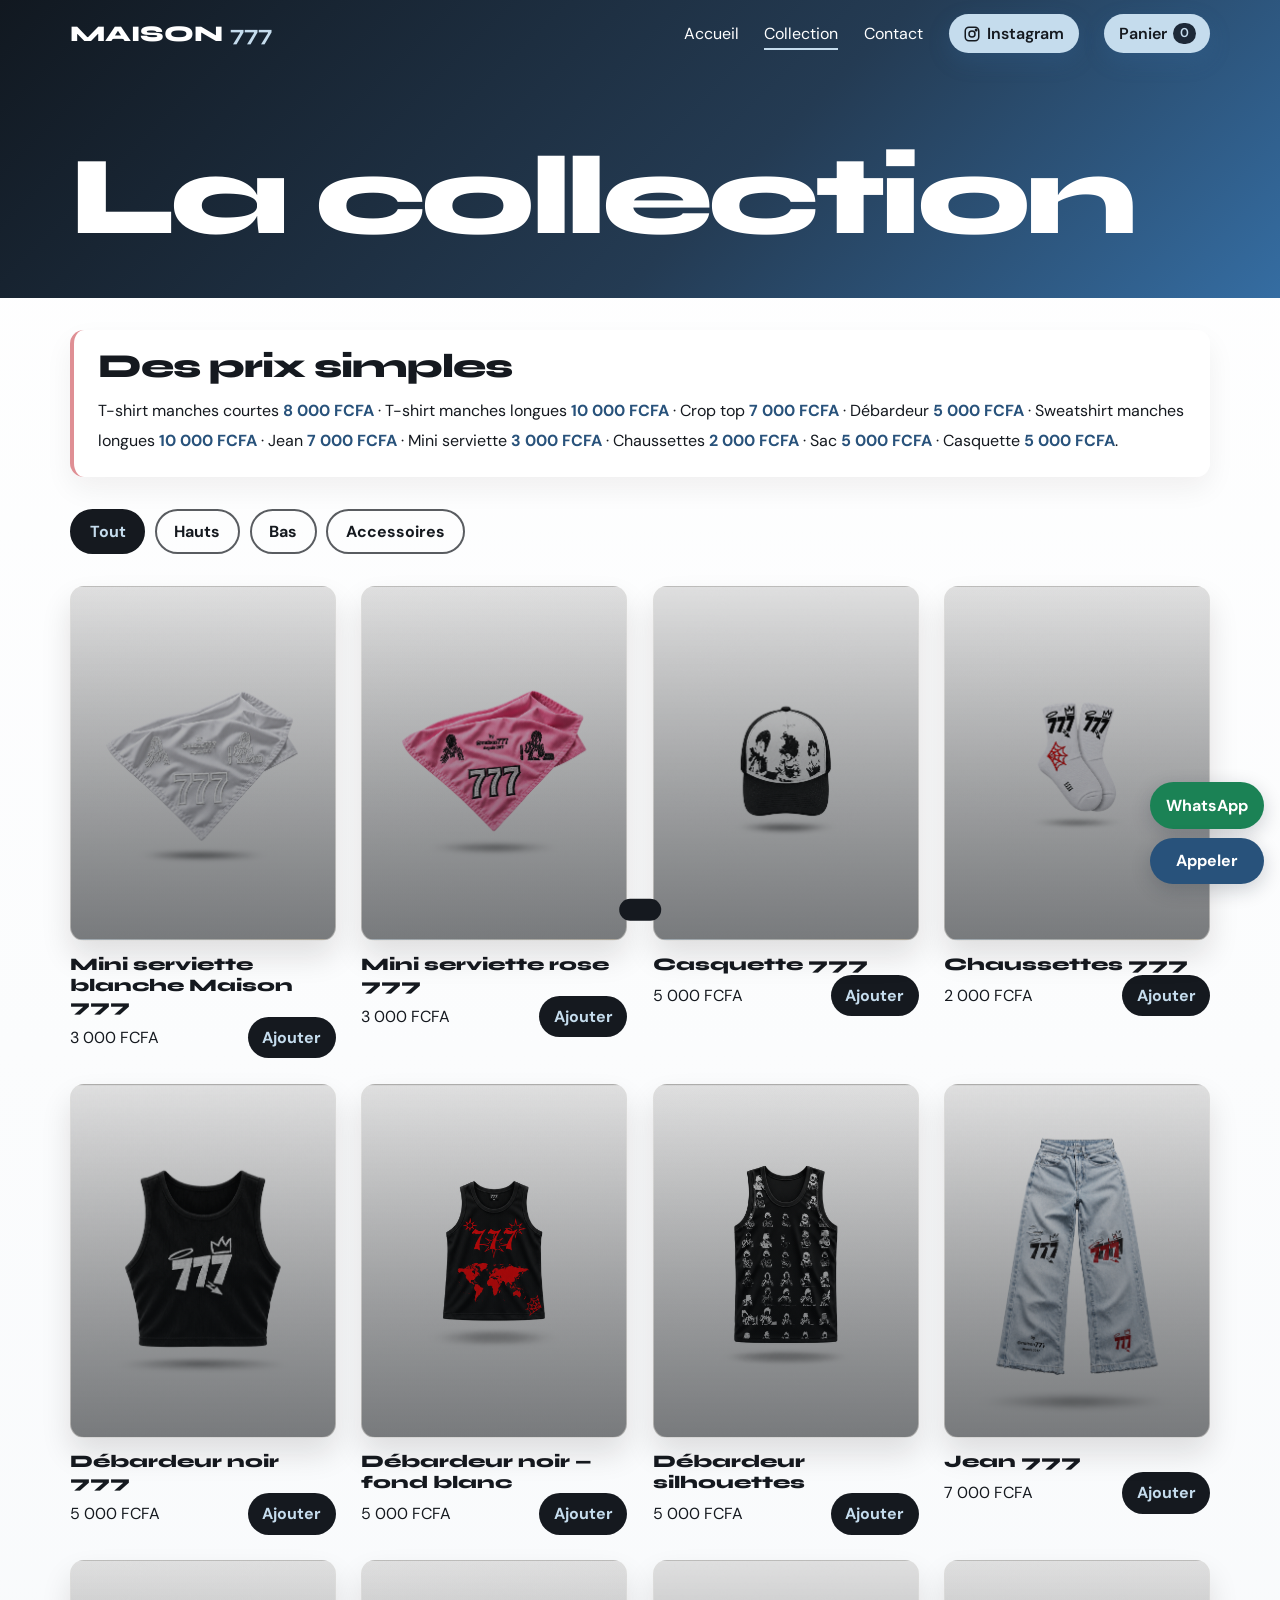
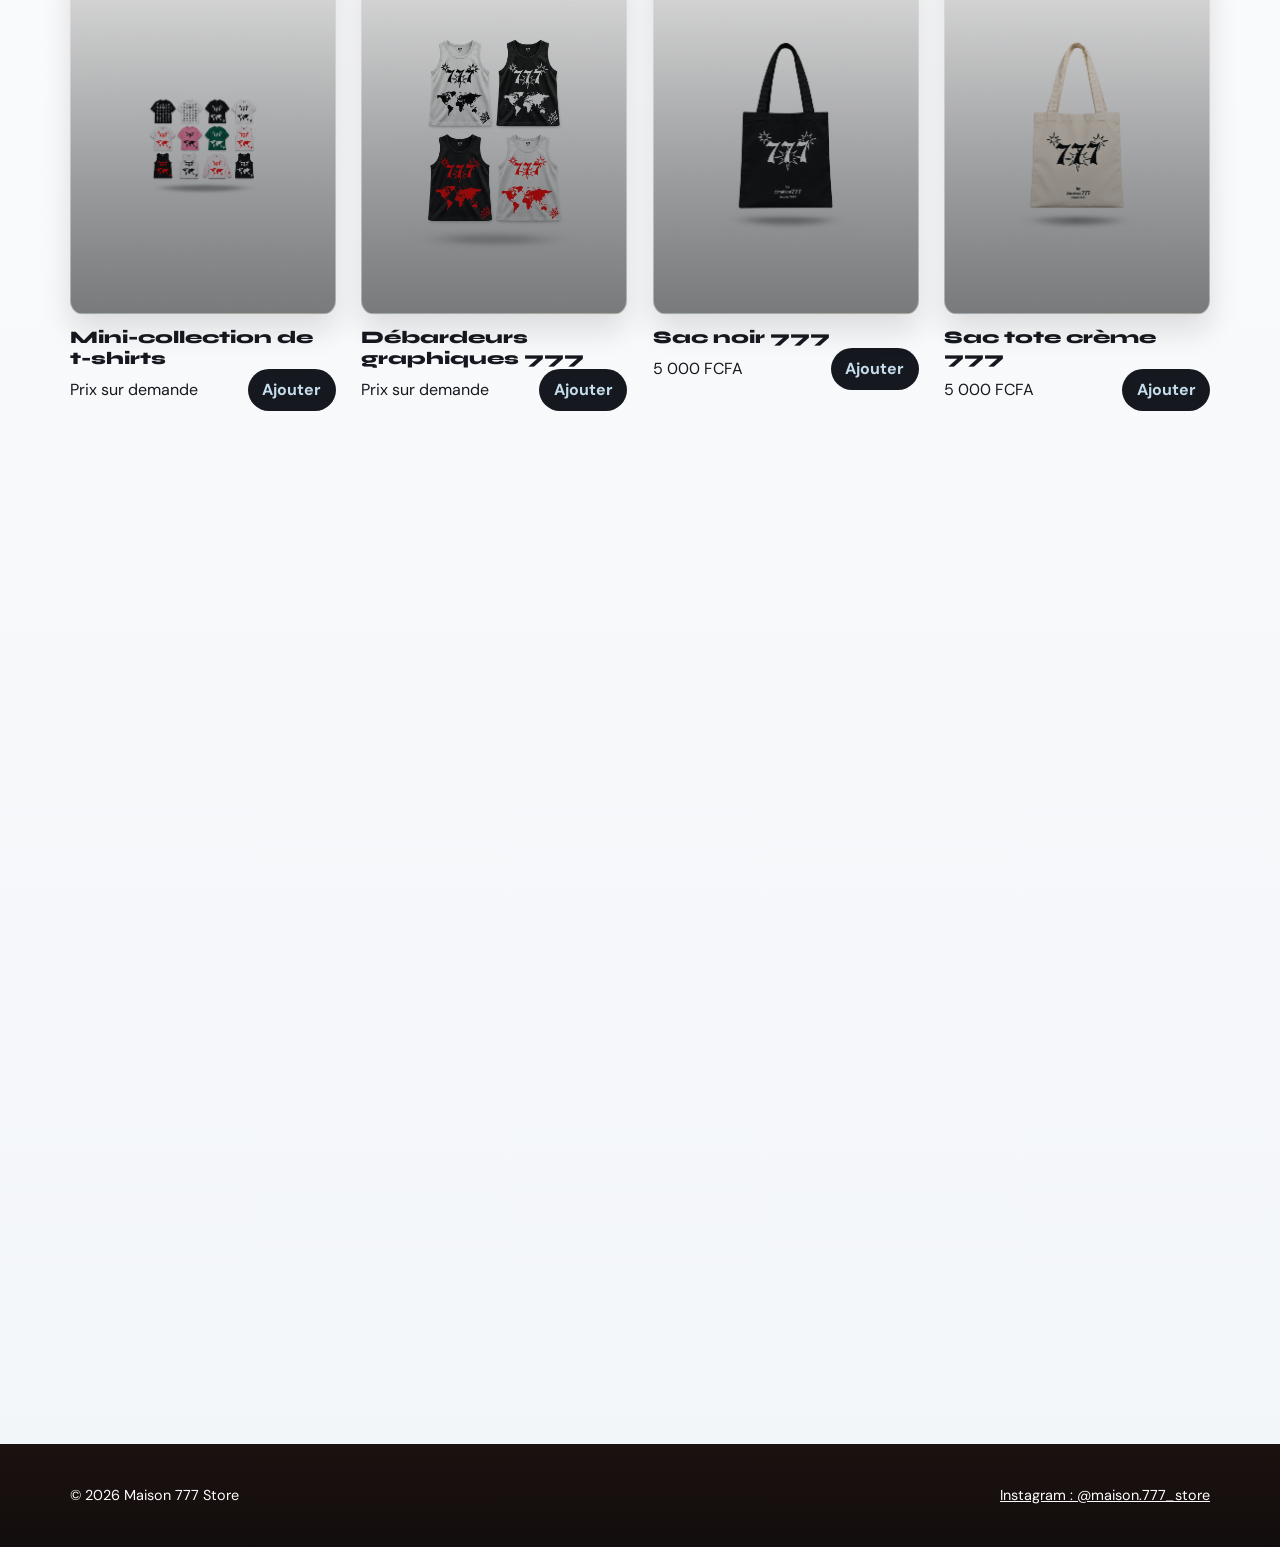
==== commit 50a75e82: "Corriger le libellé de la mini serviette Met à jour le tarif affiché tout en conservant la page comp" ====
--- a/collection.html
+++ b/collection.html
@@ -11,9 +11,7 @@
 </head>
 <body data-page="collection">
 
-
 <div id="glow"></div>
-
 
 <header id="hd">
   <div class="w">
@@ -29,7 +27,6 @@
   </div>
 </header>
 
-
 <main>
 <section class="page actif" id="collection">
   <div class="top"><div class="w"><h1>La collection</h1></div></div>
@@ -37,3 +34,34 @@
     <div class="price-list" aria-label="Tarifs de la collection">
       <h2>Des prix simples</h2>
       <p>T-shirt manches courtes <strong>8 000 FCFA</strong> · T-shirt manches longues <strong>10 000 FCFA</strong> · Crop top <strong>7 000 FCFA</strong> · Débardeur <strong>5 000 FCFA</strong> · Sweatshirt manches longues <strong>10 000 FCFA</strong> · Jean <strong>7 000 FCFA</strong> · Mini serviette <strong>3 000 FCFA</strong> · Chaussettes <strong>2 000 FCFA</strong> · Sac <strong>5 000 FCFA</strong> · Casquette <strong>5 000 FCFA</strong>.</p>
+    </div>
+    <div class="fil" role="group" aria-label="Filtrer par type">
+      <button aria-pressed="true" data-f="tout">Tout</button><button aria-pressed="false" data-f="haut">Hauts</button><button aria-pressed="false" data-f="bas">Bas</button><button aria-pressed="false" data-f="acc">Accessoires</button>
+    </div>
+    <div class="gr" id="gr"></div>
+  </div>
+</section>
+</main>
+
+<footer><div class="w"><span>© 2026 Maison 777 Store</span><a href="https://www.instagram.com/maison.777_store" target="_blank" rel="noopener">Instagram : @maison.777_store</a></div></footer>
+
+<div id="ombre"></div>
+<aside id="tiroir" aria-label="Panier">
+  <div style="display:flex;justify-content:space-between;align-items:center"><h2 style="margin:0;font-size:2rem">Panier</h2><button class="x" id="fp" aria-label="Fermer" style="position:static">×</button></div>
+  <div id="liste"></div>
+  <div class="tot"><span>Total</span><span id="tt">0 FCFA</span></div>
+  <a class="btn" id="cmd" href="https://ig.me/m/maison.777_store" target="_blank" rel="noopener" style="text-align:center">Commander sur Instagram</a>
+</aside>
+
+<div id="mod" role="dialog" aria-modal="true" aria-label="Aperçu du produit"><div class="mb">
+  <button class="x" id="fm2" aria-label="Fermer">×</button>
+  <div class="vis" id="mv"></div>
+  <div><h2 id="mn" style="font-size:2rem"></h2><p id="md"></p><p class="prix" id="mp" style="font-weight:600;margin-top:.5rem"></p>
+  <div class="tl" id="tl"></div><button class="btn" id="ma">Ajouter au panier</button></div>
+</div></div>
+<div id="toast" role="status"></div>
+
+<script src="js/produits.js"></script>
+<script src="js/app.js"></script>
+</body>
+</html>
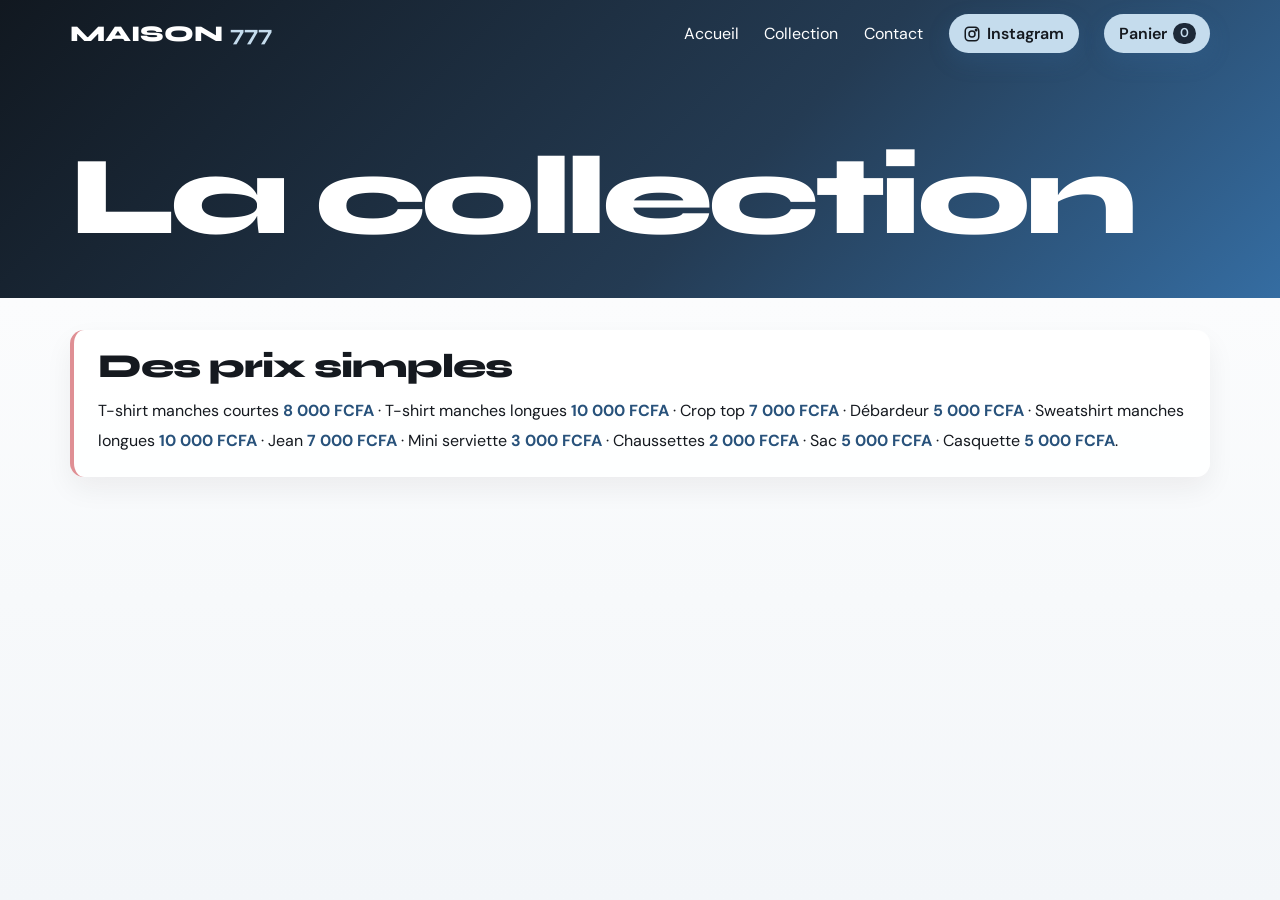
==== commit 195f7ddd: "Add favicon and update collection prices section Référence le favicon SVG dans la page collection.ht" ====
--- a/collection.html
+++ b/collection.html
@@ -7,11 +7,14 @@
 <meta name="description" content="Toute la collection Maison 777 Store.">
 <link rel="preconnect" href="https://fonts.googleapis.com">
 <link href="https://fonts.googleapis.com/css2?family=Syne:wght@500;800&family=DM+Sans:wght@400;600&display=swap" rel="stylesheet">
+<link rel="icon" type="image/svg+xml" href="favicon.svg">
 <link rel="stylesheet" href="css/style.css">
 </head>
 <body data-page="collection">
 
+
 <div id="glow"></div>
+
 
 <header id="hd">
   <div class="w">
@@ -27,6 +30,7 @@
   </div>
 </header>
 
+
 <main>
 <section class="page actif" id="collection">
   <div class="top"><div class="w"><h1>La collection</h1></div></div>
@@ -34,34 +38,3 @@
     <div class="price-list" aria-label="Tarifs de la collection">
       <h2>Des prix simples</h2>
       <p>T-shirt manches courtes <strong>8 000 FCFA</strong> · T-shirt manches longues <strong>10 000 FCFA</strong> · Crop top <strong>7 000 FCFA</strong> · Débardeur <strong>5 000 FCFA</strong> · Sweatshirt manches longues <strong>10 000 FCFA</strong> · Jean <strong>7 000 FCFA</strong> · Mini serviette <strong>3 000 FCFA</strong> · Chaussettes <strong>2 000 FCFA</strong> · Sac <strong>5 000 FCFA</strong> · Casquette <strong>5 000 FCFA</strong>.</p>
-    </div>
-    <div class="fil" role="group" aria-label="Filtrer par type">
-      <button aria-pressed="true" data-f="tout">Tout</button><button aria-pressed="false" data-f="haut">Hauts</button><button aria-pressed="false" data-f="bas">Bas</button><button aria-pressed="false" data-f="acc">Accessoires</button>
-    </div>
-    <div class="gr" id="gr"></div>
-  </div>
-</section>
-</main>
-
-<footer><div class="w"><span>© 2026 Maison 777 Store</span><a href="https://www.instagram.com/maison.777_store" target="_blank" rel="noopener">Instagram : @maison.777_store</a></div></footer>
-
-<div id="ombre"></div>
-<aside id="tiroir" aria-label="Panier">
-  <div style="display:flex;justify-content:space-between;align-items:center"><h2 style="margin:0;font-size:2rem">Panier</h2><button class="x" id="fp" aria-label="Fermer" style="position:static">×</button></div>
-  <div id="liste"></div>
-  <div class="tot"><span>Total</span><span id="tt">0 FCFA</span></div>
-  <a class="btn" id="cmd" href="https://ig.me/m/maison.777_store" target="_blank" rel="noopener" style="text-align:center">Commander sur Instagram</a>
-</aside>
-
-<div id="mod" role="dialog" aria-modal="true" aria-label="Aperçu du produit"><div class="mb">
-  <button class="x" id="fm2" aria-label="Fermer">×</button>
-  <div class="vis" id="mv"></div>
-  <div><h2 id="mn" style="font-size:2rem"></h2><p id="md"></p><p class="prix" id="mp" style="font-weight:600;margin-top:.5rem"></p>
-  <div class="tl" id="tl"></div><button class="btn" id="ma">Ajouter au panier</button></div>
-</div></div>
-<div id="toast" role="status"></div>
-
-<script src="js/produits.js"></script>
-<script src="js/app.js"></script>
-</body>
-</html>
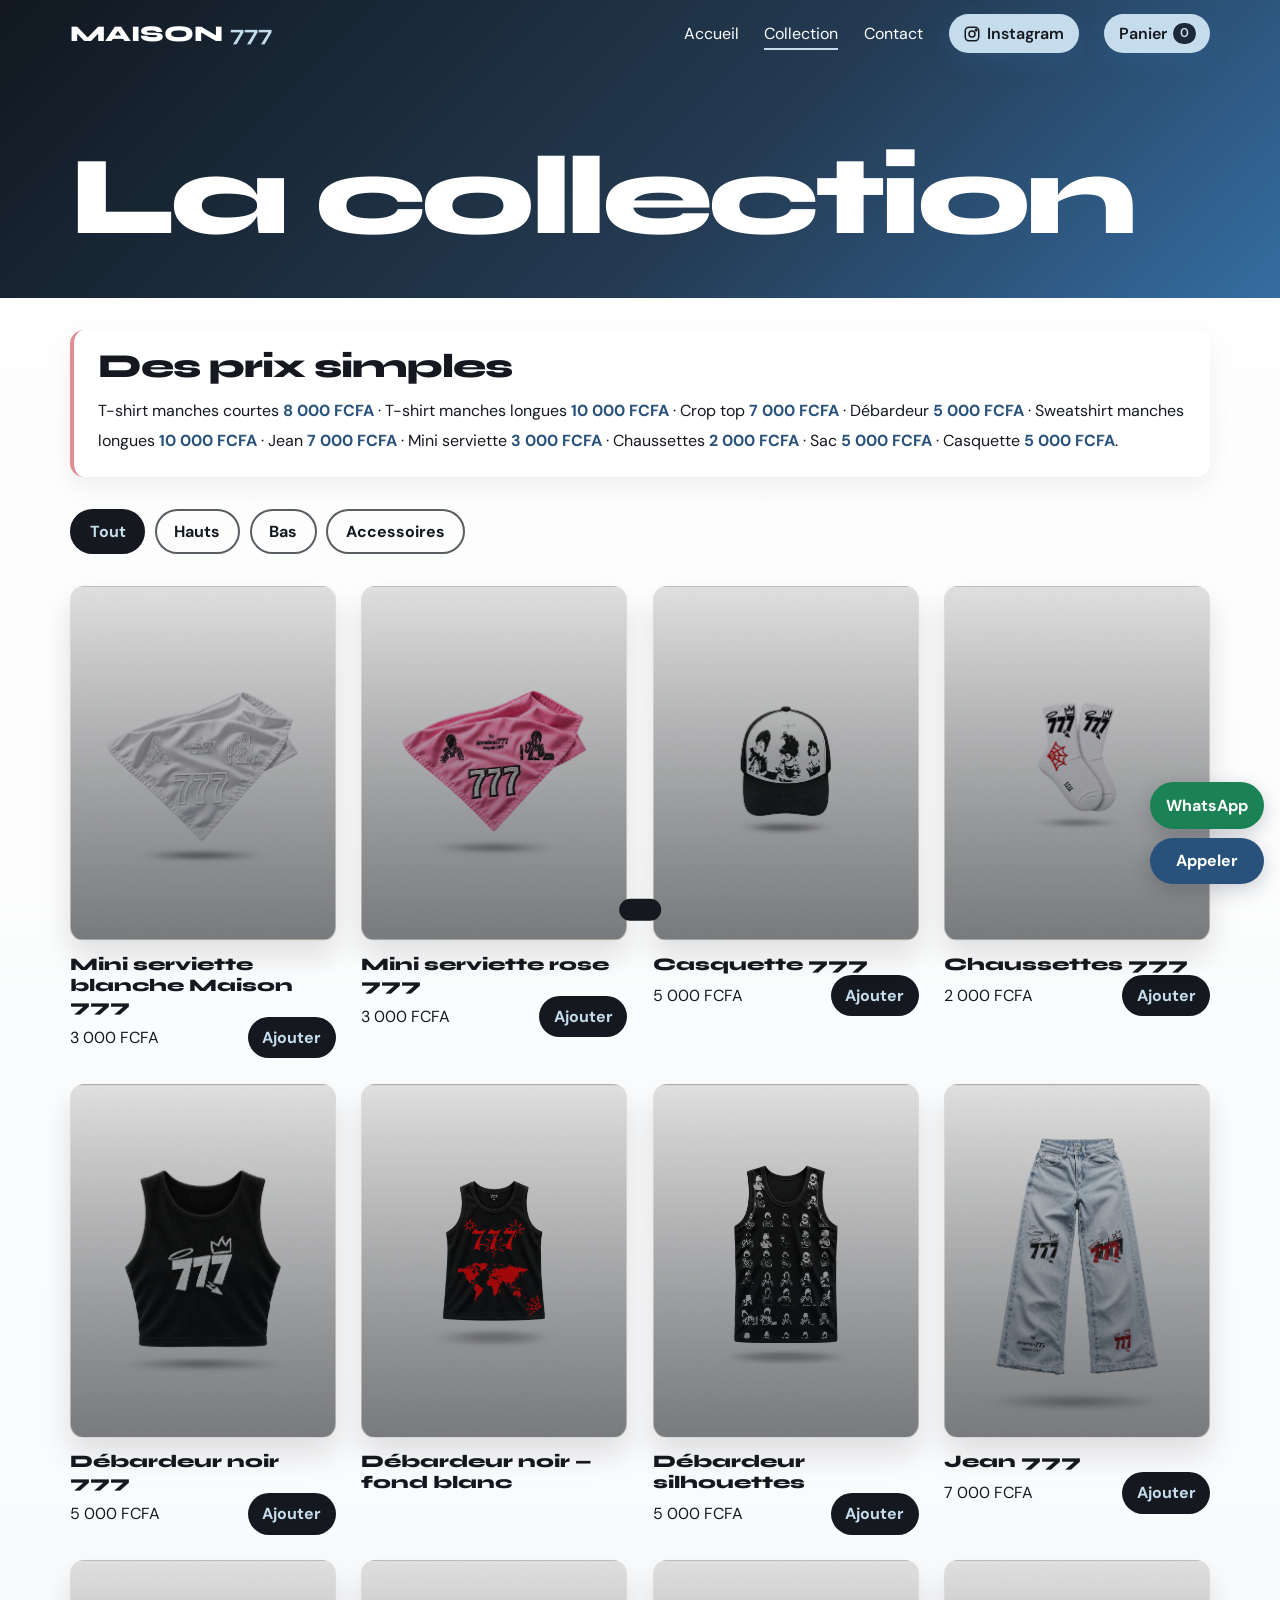
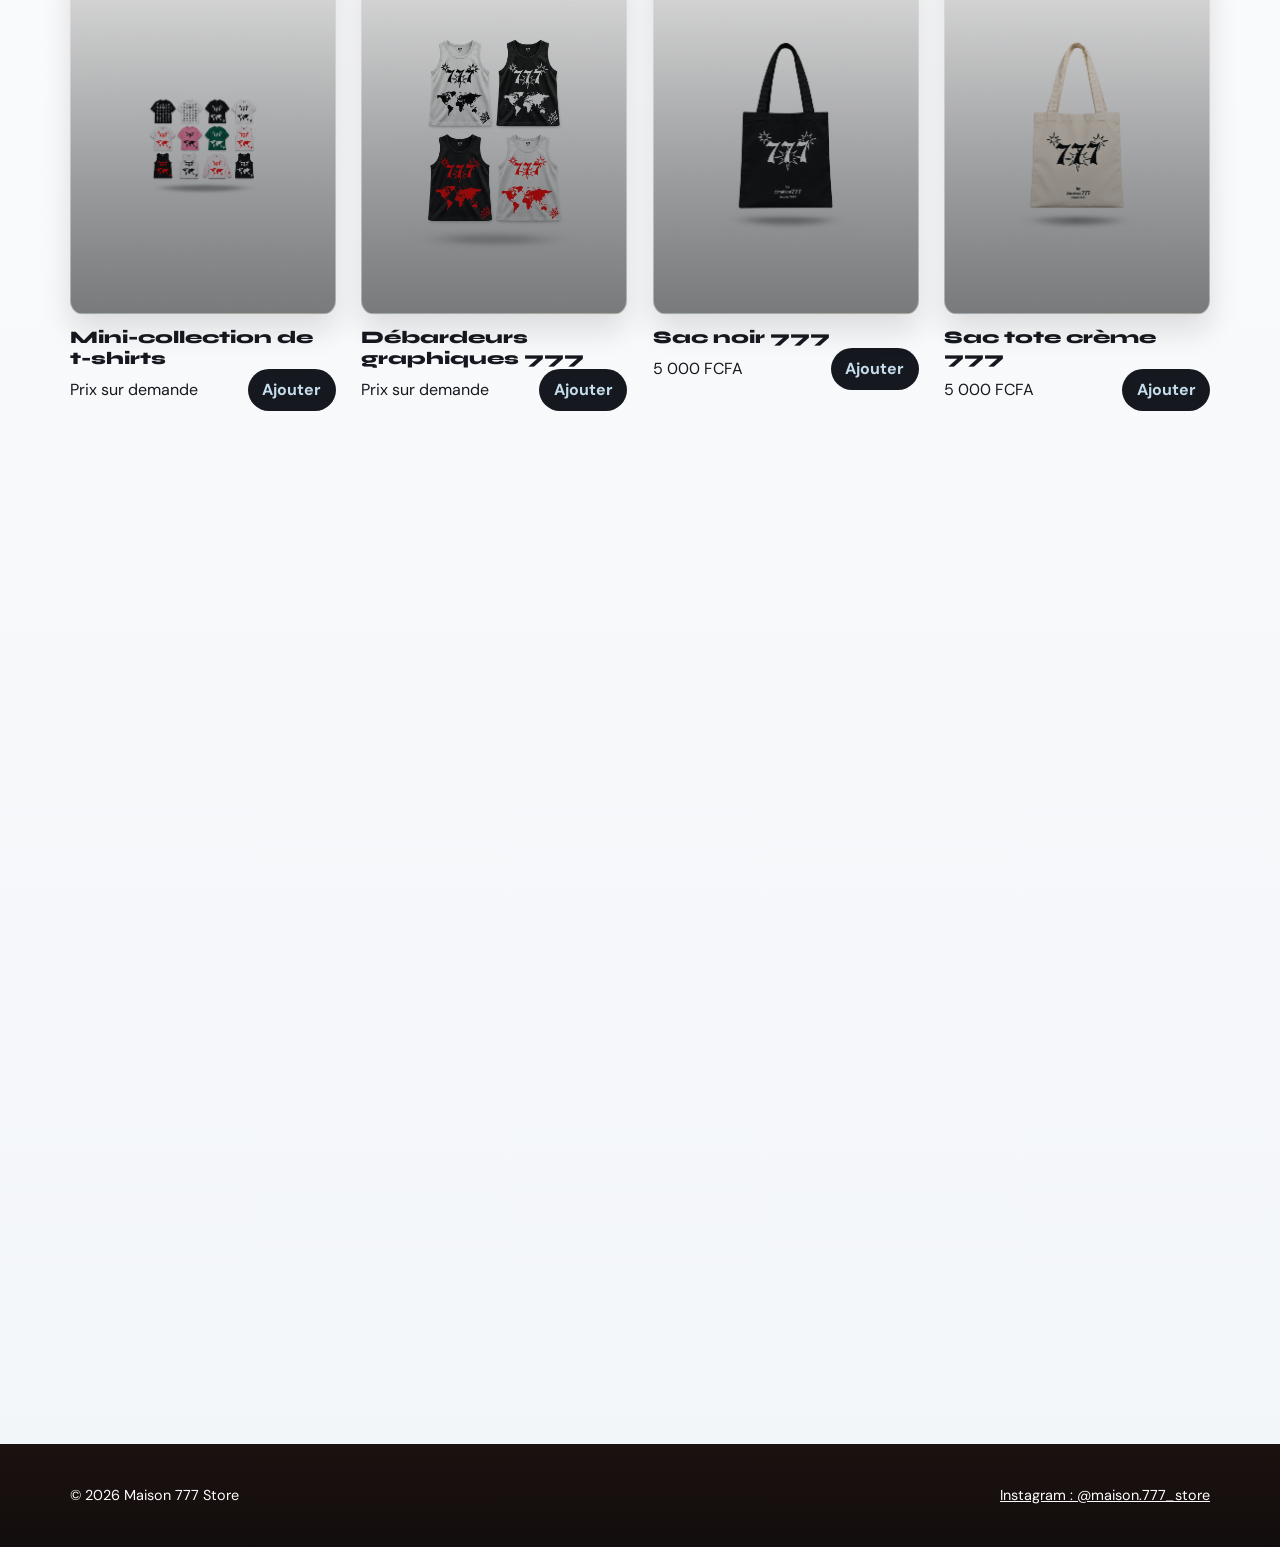
==== commit 43a032eb: "Add filtering options and footer to collection page Rétablit la page complète et référence le favico" ====
--- a/collection.html
+++ b/collection.html
@@ -12,9 +12,7 @@
 </head>
 <body data-page="collection">
 
-
 <div id="glow"></div>
-
 
 <header id="hd">
   <div class="w">
@@ -30,7 +28,6 @@
   </div>
 </header>
 
-
 <main>
 <section class="page actif" id="collection">
   <div class="top"><div class="w"><h1>La collection</h1></div></div>
@@ -38,3 +35,34 @@
     <div class="price-list" aria-label="Tarifs de la collection">
       <h2>Des prix simples</h2>
       <p>T-shirt manches courtes <strong>8 000 FCFA</strong> · T-shirt manches longues <strong>10 000 FCFA</strong> · Crop top <strong>7 000 FCFA</strong> · Débardeur <strong>5 000 FCFA</strong> · Sweatshirt manches longues <strong>10 000 FCFA</strong> · Jean <strong>7 000 FCFA</strong> · Mini serviette <strong>3 000 FCFA</strong> · Chaussettes <strong>2 000 FCFA</strong> · Sac <strong>5 000 FCFA</strong> · Casquette <strong>5 000 FCFA</strong>.</p>
+    </div>
+    <div class="fil" role="group" aria-label="Filtrer par type">
+      <button aria-pressed="true" data-f="tout">Tout</button><button aria-pressed="false" data-f="haut">Hauts</button><button aria-pressed="false" data-f="bas">Bas</button><button aria-pressed="false" data-f="acc">Accessoires</button>
+    </div>
+    <div class="gr" id="gr"></div>
+  </div>
+</section>
+</main>
+
+<footer><div class="w"><span>© 2026 Maison 777 Store</span><a href="https://www.instagram.com/maison.777_store" target="_blank" rel="noopener">Instagram : @maison.777_store</a></div></footer>
+
+<div id="ombre"></div>
+<aside id="tiroir" aria-label="Panier">
+  <div style="display:flex;justify-content:space-between;align-items:center"><h2 style="margin:0;font-size:2rem">Panier</h2><button class="x" id="fp" aria-label="Fermer" style="position:static">×</button></div>
+  <div id="liste"></div>
+  <div class="tot"><span>Total</span><span id="tt">0 FCFA</span></div>
+  <a class="btn" id="cmd" href="https://ig.me/m/maison.777_store" target="_blank" rel="noopener" style="text-align:center">Commander sur Instagram</a>
+</aside>
+
+<div id="mod" role="dialog" aria-modal="true" aria-label="Aperçu du produit"><div class="mb">
+  <button class="x" id="fm2" aria-label="Fermer">×</button>
+  <div class="vis" id="mv"></div>
+  <div><h2 id="mn" style="font-size:2rem"></h2><p id="md"></p><p class="prix" id="mp" style="font-weight:600;margin-top:.5rem"></p>
+  <div class="tl" id="tl"></div><button class="btn" id="ma">Ajouter au panier</button></div>
+</div></div>
+<div id="toast" role="status"></div>
+
+<script src="js/produits.js"></script>
+<script src="js/app.js"></script>
+</body>
+</html>
